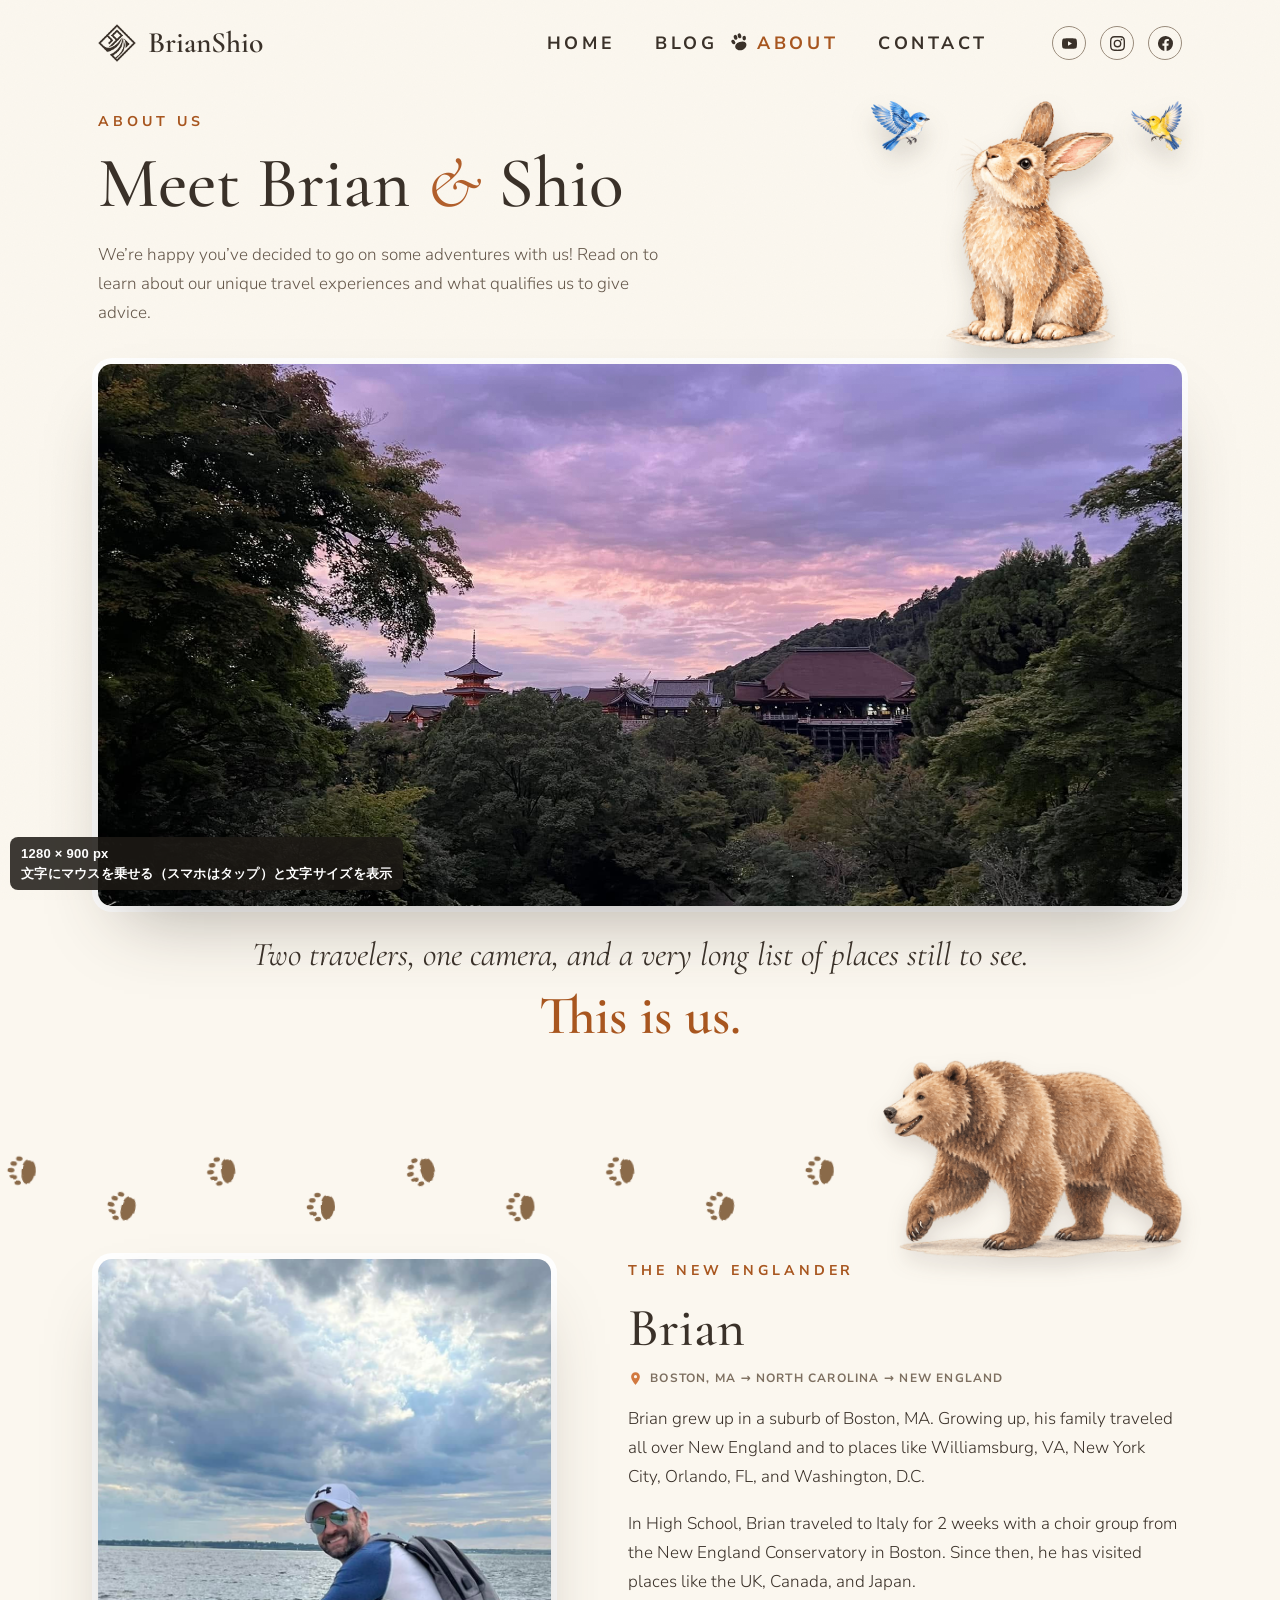
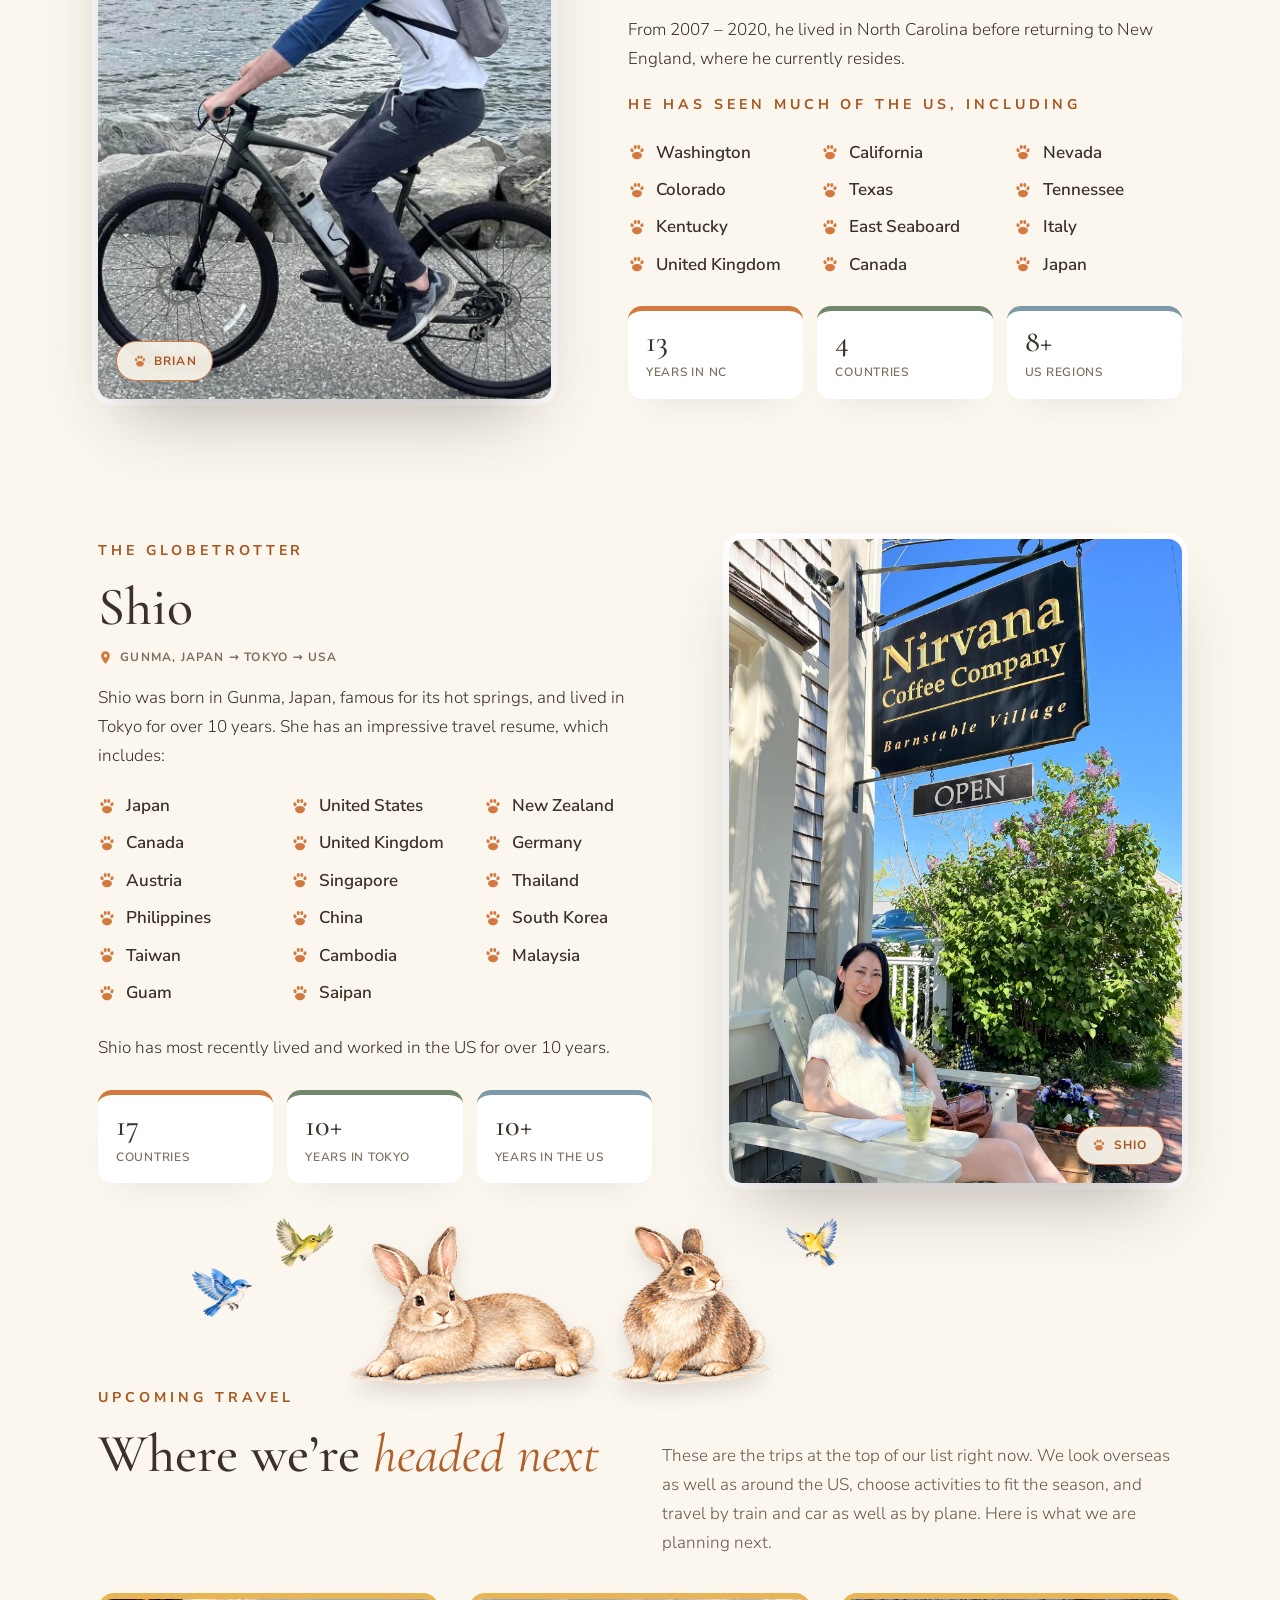
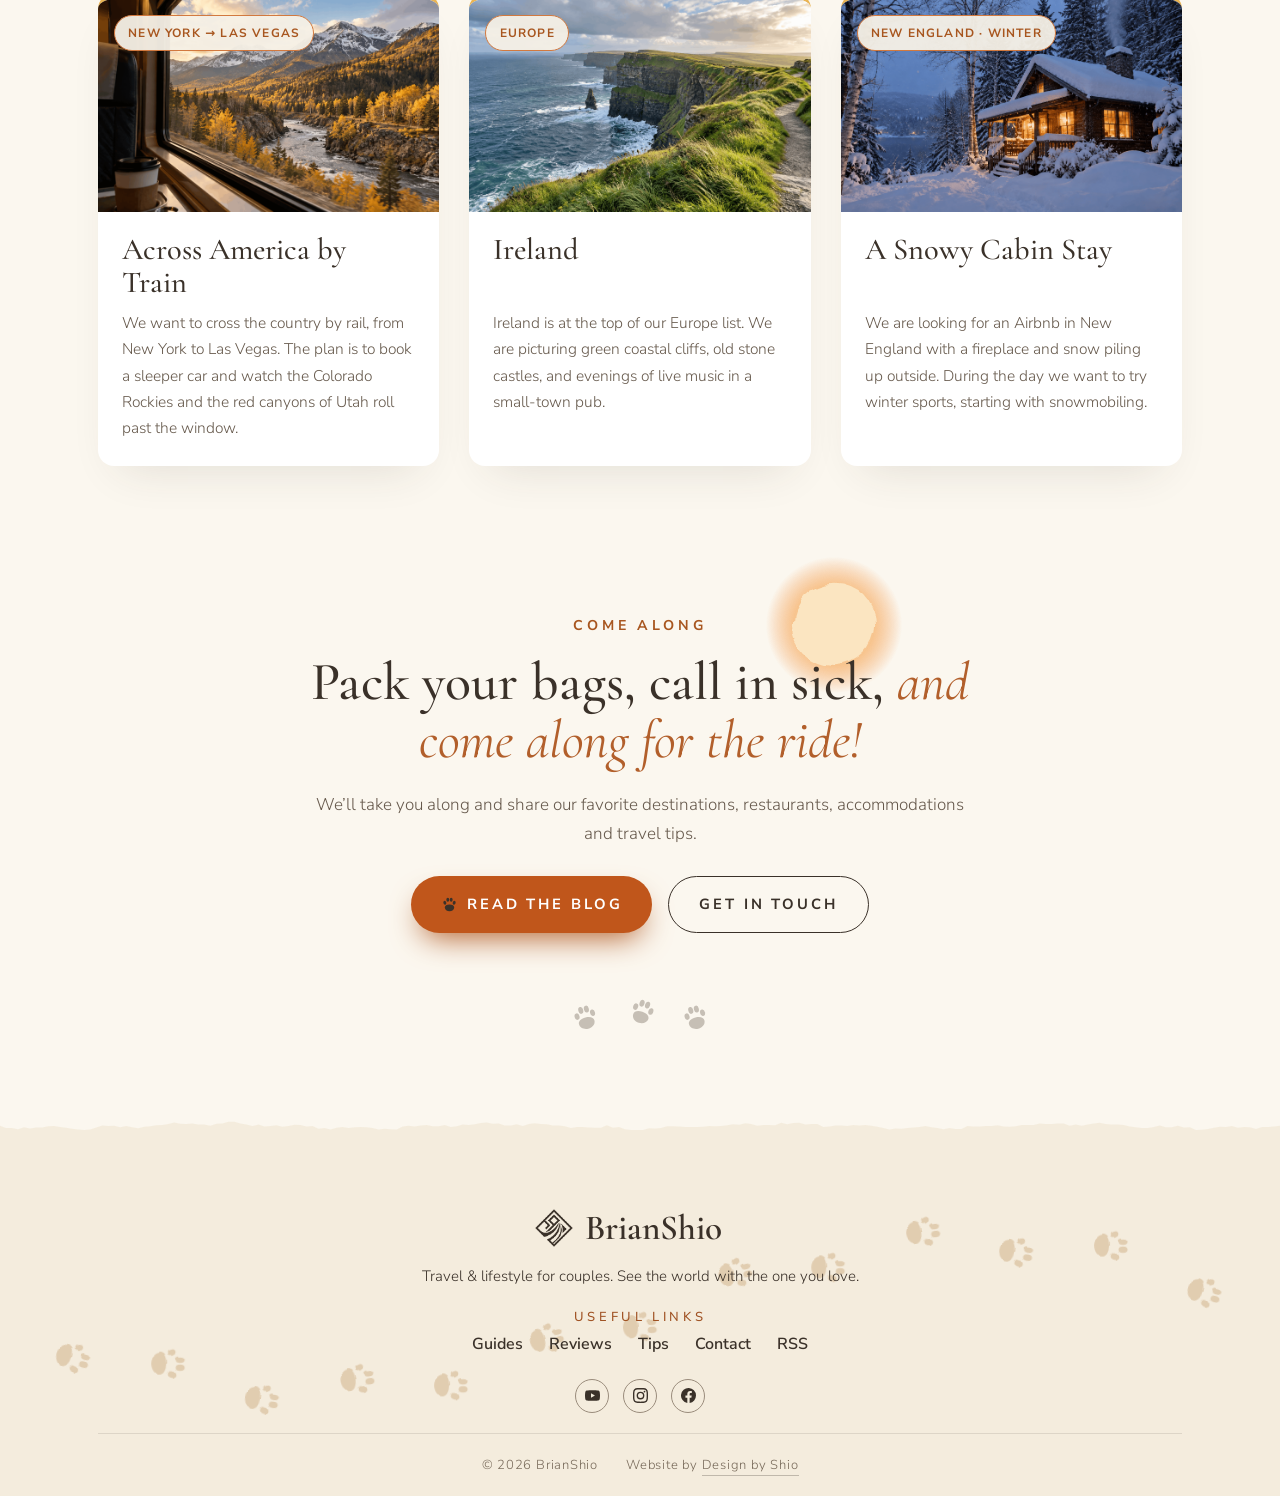
==== about.html @ 99e0c6e3 "About and Contact pages: add both pages with the images they use (animals, leaves, portraits, upcomi" ====
<!doctype html>
<html >
<head>
<meta charset="utf-8">
<title>About Brian &amp; Shio | BrianShio</title>
<meta name="description" content="Meet Brian and Shio, a New Englander and a globetrotter from Japan. Read our story, the places we have been, and the trips we are planning next.">
<meta name="viewport" content="width=device-width, initial-scale=1">
<link rel="preconnect" href="https://fonts.googleapis.com">
<link rel="preconnect" href="https://fonts.gstatic.com" crossorigin>
<link href="https://fonts.googleapis.com/css2?family=Cormorant+Garamond:ital,wght@0,400;0,500;0,600;1,400;1,500&family=Nunito+Sans:ital,wght@0,300;0,400;0,600;0,700;1,300&display=swap" rel="stylesheet">
<style>
/* =========================================================
   BrianShio — storybook meadow edition
   flat, soft-textured illustration: cream sky, sage forest,
   sand road, one cabin, deer / bear / a few wolves, leaves
   ========================================================= */
:root{
  --paper:#fbf7ef; --paper-2:#f4ecdd; --paper-3:#eadfca;
  --ink:#3a3129; --ink-soft:#66594c; --ink-mute:#9a8c7c;
  --accent:#d2793f; --accent-d:#b25f2b; --glow:#f6c76b; --sun:#e9b453;
  --sage-1:#c3cfbc; --sage-2:#a9bba3; --sage-3:#9fb39a; --sage-4:#7e9779; --sage-5:#5f7a5c; --sage-6:#4e6a4f;
  --sand:#e6d9c3; --sand-d:#d8c8ad; --meadow:#dfe3cf; --meadow-2:#ece5d2;
  --deer:#b98a5a; --deer-d:#8a6440; --deer-l:#dcc09a;
  --wood:#a3764f; --wood-d:#6e4c33; --cloud:#e6e1d5;
  --blush:#f3cdb3; --lav:#dcd6e8;
  --shadow:rgba(58,49,41,.14);
  --serif:"Cormorant Garamond","Times New Roman",serif; --sans:"Nunito Sans",system-ui,-apple-system,sans-serif; --max:1180px;
}
*{box-sizing:border-box}
html{scroll-behavior:smooth;-webkit-text-size-adjust:100%;text-size-adjust:100%}
body{margin:0;background:var(--paper);color:var(--ink);font-family:var(--sans);font-weight:300;font-size:17px;line-height:1.7;overflow-x:hidden}
h1,h2,h3,h4{font-family:var(--serif);font-weight:500;line-height:1.08;margin:0 0 .4em}
h1{font-size:clamp(2.8rem,6.4vw,5.6rem)} h2{font-size:clamp(2rem,4.2vw,3.4rem)} h3{font-size:clamp(1.4rem,2.4vw,1.9rem)}
p{margin:0 0 1.1em} a{color:inherit;text-decoration:none}
.wrap{max-width:var(--max);margin:0 auto;padding:0 clamp(20px,4vw,48px)}
.eyebrow{font-size:.76rem;letter-spacing:.28em;text-transform:uppercase;color:var(--accent-d);font-weight:700;margin-bottom:1.1em}
.btn{display:inline-flex;align-items:center;gap:.6em;font-size:.92rem;letter-spacing:.2em;text-transform:uppercase;font-weight:700;padding:1.1em 2em;border-radius:999px;color:#fff;background:var(--accent);box-shadow:0 14px 30px -10px var(--accent-d);transition:transform .35s,background .35s}
.btn:hover{background:var(--accent-d);transform:translateY(-3px) scale(1.03)}
.btn.ghost{background:transparent;color:var(--ink);border:1px solid var(--ink);box-shadow:none}
.btn.ghost:hover{background:var(--ink);color:var(--paper)}
.btn .paw{width:15px;height:15px}.btn .paw path,.btn .paw ellipse{fill:currentColor}
.btn.wiggle{animation:wiggle 3.2s ease-in-out infinite}.btn.wiggle:hover{animation:none}
@keyframes wiggle{0%,80%,100%{transform:rotate(0) translateY(0)}84%{transform:rotate(-2.5deg) translateY(-2px)}88%{transform:rotate(2.5deg) translateY(-2px)}92%{transform:rotate(-1.5deg) translateY(-1px)}96%{transform:rotate(1.5deg)}}
.link{font-size:.8rem;letter-spacing:.2em;text-transform:uppercase;font-weight:700;border-bottom:2px solid var(--accent);padding-bottom:.2em}.link:hover{color:var(--accent-d)}
.grain{position:fixed;inset:0;pointer-events:none;z-index:50;opacity:.4;mix-blend-mode:multiply;background-image:url("data:image/svg+xml;utf8,<svg xmlns='http://www.w3.org/2000/svg' width='300' height='300'><filter id='n'><feTurbulence type='fractalNoise' baseFrequency='.9' numOctaves='2' stitchTiles='stitch'/><feColorMatrix values='0 0 0 0 .55 0 0 0 0 .5 0 0 0 0 .42 0 0 0 .07 0'/></filter><rect width='100%' height='100%' filter='url(%23n)'/></svg>")}

/* nav */
.nav{position:fixed;top:0;left:0;right:0;z-index:40;padding:18px 0;transition:.4s}
.nav.scrolled{background:rgba(246,241,230,.92);backdrop-filter:blur(8px);box-shadow:0 8px 30px var(--shadow);padding:10px 0}
.nav .wrap{display:flex;align-items:center;justify-content:space-between;gap:24px}
.logo{display:flex;align-items:center;gap:12px;font-family:var(--serif);font-size:1.85rem;font-weight:600}.logo svg{width:34px;height:34px}
.logo-mark{width:38px;height:38px;object-fit:contain;flex:none}
.menu{display:flex;align-items:center;gap:12px;list-style:none;margin:0 40px 0 auto;padding:0}.menu li{position:relative}
.menu a{font-size:1.11rem;letter-spacing:.2em;text-transform:uppercase;font-weight:700;padding:8px 0;display:inline-block}
.menu > li > a{position:relative;padding-left:28px}
.menu > li > a::before{content:"";position:absolute;left:0;top:calc(50% - 1px);width:21px;height:21px;transform:translate(0,-50%) rotate(-20deg) scale(.7);opacity:0;transition:opacity .35s ease,transform .35s ease,background-color .3s;
  background-color:var(--ink);
  -webkit-mask:url("data:image/svg+xml;utf8,<svg xmlns='http://www.w3.org/2000/svg' viewBox='0 0 40 40'><g fill='black'><path d='M20 36c-6 0-11-4-11-9 0-4 4-7 11-7s11 3 11 7c0 5-5 9-11 9z'/><ellipse cx='9' cy='16' rx='3.4' ry='4.6' transform='rotate(-18 9 16)'/><ellipse cx='16' cy='9' rx='3.4' ry='4.8'/><ellipse cx='24' cy='9' rx='3.4' ry='4.8'/><ellipse cx='31' cy='16' rx='3.4' ry='4.6' transform='rotate(18 31 16)'/></g></svg>") center/contain no-repeat;
  mask:url("data:image/svg+xml;utf8,<svg xmlns='http://www.w3.org/2000/svg' viewBox='0 0 40 40'><g fill='black'><path d='M20 36c-6 0-11-4-11-9 0-4 4-7 11-7s11 3 11 7c0 5-5 9-11 9z'/><ellipse cx='9' cy='16' rx='3.4' ry='4.6' transform='rotate(-18 9 16)'/><ellipse cx='16' cy='9' rx='3.4' ry='4.8'/><ellipse cx='24' cy='9' rx='3.4' ry='4.8'/><ellipse cx='31' cy='16' rx='3.4' ry='4.6' transform='rotate(18 31 16)'/></g></svg>") center/contain no-repeat}
.menu > li > a:hover::before,.menu > li > a.active::before{opacity:1;transform:translate(0,-50%) rotate(-20deg) scale(1)}
.menu > li > a:hover::before{background-color:var(--accent)}
.menu > li > a.active{color:var(--accent-d)}
.menu .sub{position:absolute;left:0;top:100%;background:var(--paper);border:1px solid var(--paper-3);box-shadow:0 12px 30px var(--shadow);padding:12px 24px 12px 14px;list-style:none;margin:0;min-width:0;width:max-content;opacity:0;transform:translateY(8px);pointer-events:none;transition:.3s}
.menu li:hover .sub{opacity:1;transform:none;pointer-events:auto}.menu .sub a{font-weight:600;letter-spacing:.14em;padding:6px 0;transition:color .25s}
.menu .sub a:hover{color:var(--accent)}
.social{display:flex;gap:14px}.social a{width:34px;height:34px;border:1px solid var(--ink-mute);border-radius:50%;display:grid;place-items:center;transition:.3s}
.social a:hover{background:var(--accent);color:#fff;border-color:var(--accent)}.social svg{width:15px;height:15px;fill:currentColor}
.burger{display:none;background:none;border:0;cursor:pointer;padding:6px}.burger span{display:block;width:26px;height:2px;background:var(--ink);margin:6px 0}
@media (max-width:840px){.menu,.social{display:none}.burger{display:block}
  .nav.open .menu{display:flex;flex-direction:column;align-items:center;position:absolute;top:100%;left:auto;right:0;width:40vw;margin:0;background:var(--paper);padding:24px;gap:18px;box-shadow:0 20px 40px var(--shadow)}
  .nav.open .menu > li{width:9.5em}
  .nav.open .menu .sub{position:static;opacity:1;transform:none;pointer-events:auto;box-shadow:none;border:0;border-left:1px solid var(--ink-mute);margin-left:30px;padding:6px 0 0 14px}
  .nav.open::before{content:"";position:fixed;inset:0;background:rgba(0,0,0,.35);z-index:-1}
  .nav.open.scrolled{backdrop-filter:none;-webkit-backdrop-filter:none;transition:none}}

/* common */
section{position:relative}
.reveal{opacity:0;transform:translateY(28px)}
.print{opacity:0;transform-box:fill-box;transform-origin:center}
.scene{position:absolute;left:0;right:0;bottom:0;pointer-events:none;overflow:visible}
.scene svg.layer,.ground svg.layer,.trail svg.layer,.pair svg.layer,.valley svg.layer,.hills svg.layer{position:absolute;inset:0;width:100%;height:100%;overflow:visible}
.tree{transform-box:fill-box;transform-origin:50% 100%;animation:treesway 4.2s ease-in-out infinite}.tree:nth-child(even){animation-duration:5s}
@keyframes treesway{0%,100%{transform:rotate(-3deg) skewX(-3deg)}50%{transform:rotate(3deg) skewX(3deg)}}
.plant{transform-box:fill-box;transform-origin:50% 100%;animation:plantsway 3.6s ease-in-out infinite}.plant:nth-child(3n){animation-duration:4.4s}
@keyframes plantsway{0%,100%{transform:rotate(-4deg)}50%{transform:rotate(4deg)}}
.cloud{position:absolute;pointer-events:none;animation:drift linear infinite}
@keyframes drift{0%{transform:translateX(-12vw)}100%{transform:translateX(112vw)}}
@keyframes cloudfloat{0%,100%{transform:translateX(-1.5vw)}50%{transform:translateX(2.5vw)}}
.birds{position:absolute;pointer-events:none;overflow:visible}.bird{transform-box:fill-box;transform-origin:center}
.bird path{transform-box:fill-box;transform-origin:center}
.bird .wingL{animation:wingL .8s ease-in-out infinite;transform-box:fill-box;transform-origin:92% 88%}
.bird .wingR{animation:wingR .8s ease-in-out infinite;transform-box:fill-box;transform-origin:8% 88%}
@keyframes wingL{0%,100%{transform:rotate(16deg)}50%{transform:rotate(-24deg)}}
@keyframes wingR{0%,100%{transform:rotate(-16deg)}50%{transform:rotate(24deg)}}
@keyframes flap{0%,100%{transform:scaleY(1)}50%{transform:scaleY(.25)}}
.smoke circle{animation:puff 4.5s linear infinite;transform-box:fill-box;transform-origin:center}
#meadowScene .smoke{fill:#cdc6ba}   /* Why travel? meadow: greyer smoke so it reads against the pale sky */.smoke circle:nth-child(2){animation-delay:-1.5s}.smoke circle:nth-child(3){animation-delay:-3s}
@keyframes puff{0%{transform:translate(0,0) scale(.5);opacity:0}15%{opacity:.9}60%{opacity:.6}100%{transform:translate(18px,-70px) scale(1.9);opacity:0}}
.glow{animation:flicker 2.6s ease-in-out infinite}@keyframes flicker{0%,100%{opacity:.85}40%{opacity:1}60%{opacity:.75}}
.leaf-fall{position:absolute;inset:0;pointer-events:none;overflow:hidden}
#heroLeaves{bottom:14px;-webkit-mask-image:linear-gradient(180deg,#000 88%,transparent 100%);mask-image:linear-gradient(180deg,#000 88%,transparent 100%)}
.leaf-fall svg{position:absolute;top:-8vh;width:18px;animation:leaffall linear infinite;opacity:.85}
@keyframes leaffall{0%{transform:translate(0,0) rotate(0)}100%{transform:translate(var(--dx,40px),110vh) rotate(540deg)}}
/* animals drawn in SVG */
.animal{position:absolute;overflow:visible;will-change:transform}
.animal .legF,.animal .legB,.animal .legF2,.animal .legB2{transform-box:fill-box;transform-origin:50% 4%}
.animal .legF{animation:swingA .8s ease-in-out infinite}.animal .legB{animation:swingB .8s ease-in-out infinite}
.animal .legF2{animation:swingB .8s ease-in-out infinite}.animal .legB2{animation:swingA .8s ease-in-out infinite}
.animal .body{transform-box:fill-box;transform-origin:center;animation:bob .4s ease-in-out infinite}
.animal .tail{transform-box:fill-box;transform-origin:95% 15%;animation:wag 1.2s ease-in-out infinite}
.animal .head{transform-box:fill-box;transform-origin:10% 90%;animation:nod .8s ease-in-out infinite}
.animal *{animation-play-state:var(--walk,paused)}
.animal.always *{animation-play-state:running}
.animal.still .legF,.animal.still .legB,.animal.still .legF2,.animal.still .legB2,.animal.still .body,.animal.still .tail{animation:none}
.animal.still .head{animation-play-state:running}
.animal .fur{opacity:.55}.animal .wash{filter:url(#wc)}.animal .wash2{filter:url(#wc2)}
.shadow{opacity:.18}
@keyframes swingA{0%{transform:rotate(-18deg)}50%{transform:rotate(18deg)}100%{transform:rotate(-18deg)}}
@keyframes swingB{0%{transform:rotate(18deg)}50%{transform:rotate(-18deg)}100%{transform:rotate(18deg)}}
@keyframes bob{0%,100%{transform:translateY(0)}50%{transform:translateY(-2px)}}
@keyframes wag{0%,100%{transform:rotate(-5deg)}50%{transform:rotate(6deg)}}
@keyframes nod{0%,100%{transform:rotate(0)}50%{transform:rotate(2.5deg)}}
/* river */
.riverflow path{animation:flowdash 7s linear infinite}
.riverflow path:nth-child(2){animation-duration:9.5s}
@keyframes flowdash{to{stroke-dashoffset:-162}}
/* bunnies & small critters */
.bunny,.critter{position:absolute;pointer-events:none}
.bunny svg,.critter svg{width:100%;display:block;overflow:visible}
.bunny svg{transform-origin:50% 100%;animation:bunnybreathe 3.4s ease-in-out infinite}
@keyframes bunnybreathe{0%,100%{transform:scaleY(1)}50%{transform:scaleY(1.035)}}
.bunny .ear{transform-box:fill-box;transform-origin:50% 95%;animation:eartwitch 4.6s ease-in-out infinite}
.bunny .ear2{animation-delay:.18s}
@keyframes eartwitch{0%,84%,100%{transform:rotate(0)}88%{transform:rotate(-9deg)}93%{transform:rotate(4deg)}}
.bunny.sniffer svg{animation:bunnysniff 6s ease-in-out infinite}
@keyframes bunnysniff{0%,42%,100%{transform:rotate(0) translateY(0)}52%{transform:rotate(11deg) translateY(2px)}60%{transform:rotate(8deg) translateY(1px)}70%{transform:rotate(12deg) translateY(2px)}82%{transform:rotate(0) translateY(0)}}
.squirrel svg{transform-origin:50% 100%;animation:nibble 4.2s ease-in-out infinite}
@keyframes nibble{0%,68%,100%{transform:scaleY(1)}76%{transform:scaleY(.955)}82%{transform:scaleY(1)}88%{transform:scaleY(.965)}}
.squirrel .tail{transform-box:fill-box;transform-origin:12% 88%;animation:tailsway 3s ease-in-out infinite}
@keyframes tailsway{0%,100%{transform:rotate(0)}50%{transform:rotate(-8deg)}}
.birdie svg{transform-origin:62% 92%;animation:peck 3.8s ease-in-out infinite}
@keyframes peck{0%,58%,100%{transform:rotate(0)}68%{transform:rotate(16deg)}76%{transform:rotate(3deg)}84%{transform:rotate(14deg)}}
/* deer */
.deer .legF,.deer .legB,.deer .legF2,.deer .legB2{animation-duration:.7s}
.deer .head{transform-origin:40% 95%;animation:graze 5s ease-in-out infinite}
@keyframes graze{0%,70%,100%{transform:rotate(0)}80%,90%{transform:rotate(14deg)}}
/* photo wolves (from the painting) */
.wolf-box{position:absolute;bottom:0;will-change:transform;line-height:0}
.wolf{display:block;height:var(--h,300px);width:auto;object-fit:contain;filter:drop-shadow(0 18px 14px rgba(58,49,41,.18))}
.wolf.hop{animation:hop .55s ease-in-out infinite;animation-play-state:var(--walk,paused);transform-origin:50% 100%}
.wolf.breathe{animation:breathe 3.6s ease-in-out infinite;transform-origin:50% 100%}
@keyframes hop{0%,100%{transform:scaleX(var(--dir,1)) translateY(0) rotate(0)}50%{transform:scaleX(var(--dir,1)) translateY(-6px) rotate(calc(-1.5deg * var(--dir,1)))}}
@keyframes breathe{0%,100%{transform:scaleX(var(--dir,1)) scaleY(1)}50%{transform:scaleX(var(--dir,1)) scaleY(1.015)}}
.walker{position:absolute;left:0;top:0;width:0;height:0;z-index:4;will-change:transform}
#walker{z-index:5}#walker2{z-index:3}
.walker>*{position:absolute!important;bottom:0;left:0;transform:translateX(-50%)}
/* couples: once the pair meets, legs stop and only the necks sway (random rhythm per deer) */
.pl .head,.pr .head{transform-box:fill-box;transform-origin:80% 85%}
.pl.met .legF,.pl.met .legB,.pl.met .legF2,.pl.met .legB2,.pr.met .legF,.pr.met .legB,.pr.met .legF2,.pr.met .legB2,.pl.met .body,.pr.met .body,.pl.met .tail,.pr.met .tail{animation:none!important}
.pl.met .head,.pr.met .head{animation:headSway var(--nodDur,3.2s) ease-in-out var(--nodDelay,0s) infinite;animation-play-state:running!important}
@keyframes headSway{0%,100%{transform:rotate(0)}25%{transform:rotate(-5deg)}55%{transform:rotate(3deg)}75%{transform:rotate(-2deg)}}
.photo{position:relative;overflow:hidden;border-radius:14px;box-shadow:0 34px 70px -26px rgba(58,49,41,.38),0 0 0 6px #fff;transform-style:preserve-3d}
.photo svg{position:absolute;inset:0;width:100%;height:100%}

/* hero */
.hero{min-height:100vh;display:flex;align-items:flex-start;overflow:clip;overflow-clip-margin:10px;z-index:1;background:linear-gradient(180deg,#e8f1f5 0%,var(--paper) 62%)}
.bloom{position:absolute;border-radius:50%;filter:blur(46px);opacity:.7;pointer-events:none}
.hero .wrap{position:relative;z-index:3;width:100%;display:grid;grid-template-columns:5.2fr 4.8fr;gap:clamp(28px,5vw,70px);align-items:start;padding-top:128px;padding-bottom:calc(36vh + 10px)}
.hero-copy{max-width:660px;position:relative}.hero-copy>*{position:relative;z-index:1}
#heroSun{position:absolute;right:0;top:-8%;width:min(150px,15vw);z-index:0!important;overflow:visible}
.hero h1 .ital{font-style:italic;font-weight:400;color:var(--accent-d)}
.hero .lead{font-size:1.375rem;max-width:540px}
.hero .eyebrow{font-size:.885rem}
.hero .cta{display:flex;gap:16px;flex-wrap:wrap;margin-top:1.6em}
.hero .photo-col{position:relative;justify-self:end;width:100%;max-width:560px;margin-top:10px}
.hero .photo-col .photo{aspect-ratio:16/10;width:100%}
.hero .featured{position:absolute;right:-26px;bottom:-69px;z-index:2;width:155px;height:155px;border-radius:50%;background:rgba(246,241,230,.96);padding:10px 5px 0;display:flex;flex-direction:column;justify-content:center;align-items:center;text-align:center;box-shadow:0 20px 40px -18px var(--shadow)}
.hero .featured .date{font-size:.825rem;letter-spacing:.1em;text-transform:uppercase;color:var(--accent-d);font-weight:700}
.hero .featured{cursor:pointer;border:1px solid var(--accent);transition:transform .35s,box-shadow .35s,background .35s}
.hero .featured:hover{transform:translateY(-4px) scale(1.04);box-shadow:0 26px 46px -16px var(--shadow);background:#fffdf8}
.hero .featured .read{color:var(--accent);font-weight:700;font-size:.9rem;margin-top:.25em}
.hero .featured h3{font-size:1.08rem;margin:.25em 0 .3em;line-height:1.2}.hero .featured p{font-size:.9rem;margin:0;line-height:1.35}
#heroSlides .tiles{position:absolute;inset:0;display:grid;grid-template-columns:repeat(8,1fr);grid-template-rows:repeat(5,1fr);pointer-events:none}
#heroSlides .tiles div{opacity:0;background-repeat:no-repeat}
#heroSlides .tiles div.on{animation:tileIn .55s ease forwards}
@keyframes tileIn{0%{opacity:0;filter:brightness(1.9)}45%{opacity:1;filter:brightness(1.45)}100%{opacity:1;filter:brightness(1)}}
.hero .sky{position:absolute;inset:0;z-index:0;pointer-events:none}
.hero .ground{position:absolute;left:0;right:0;bottom:0;height:36vh;min-height:260px;z-index:2;pointer-events:none;overflow:clip;overflow-clip-margin:10px}
.hero .ground .front{z-index:6}
.hero .cabin{position:absolute;left:4%;bottom:15vh;width:clamp(220px,22vw,340px);z-index:3;pointer-events:none}
.hero .deer-fg{position:absolute;right:6%;bottom:1vh;width:clamp(120px,12vw,180px);z-index:7;pointer-events:none}
@media (max-width:840px){.hero .wrap{grid-template-columns:1fr;padding-top:96px;padding-bottom:calc(40vh + 24px);gap:22px}
  .hero .photo-col{width:100%;margin-top:0}.hero .featured{left:8px;bottom:-52px;max-width:230px;padding:12px 14px}.hero .featured p{display:none}
  #heroSun{right:0;top:-10px;width:90px}.hero .cabin{left:2%;bottom:16vh;width:170px}.hero .deer-fg{width:130px;right:3%}}

/* why — deer meadow */
.why{padding:clamp(90px,12vw,160px) 0 0;overflow:hidden}
.why .clouds{position:absolute;inset:0;pointer-events:none;z-index:0}
.why .wrap{position:relative;z-index:1}
.why .eyebrow{font-size:.885rem}
.why blockquote .br-m{display:none}
.why .grid{display:grid;grid-template-columns:.95fr 1.05fr;gap:clamp(30px,6vw,80px);align-items:end}
.why blockquote{font-family:var(--serif);font-size:clamp(1.7rem,3.1vw,2.5rem);font-style:italic;font-weight:400;line-height:1.3;margin:0 0 1.2em}
.why .authors{font-size:12px;letter-spacing:.1em;text-transform:uppercase;font-weight:700;position:relative}
.why .authors .avatar{position:absolute;right:0;top:calc(50% + 20px);transform:translateY(-90%);width:143px;height:143px;border-radius:50%;overflow:hidden;display:block;border:2px solid var(--accent);box-shadow:0 12px 26px -12px var(--shadow)}
.why .authors .avatar img{width:100%;height:100%;object-fit:cover;object-position:50% 82%;transform:scale(1.12) translateX(7px);transform-origin:50% 82%;display:block}.why .authors small{display:block;font-size:12px;letter-spacing:.06em;color:var(--ink-mute);font-weight:600;margin-top:.3em}
.why ul{list-style:none;padding:0;margin:1.2em 0 1.6em;display:grid;grid-template-columns:minmax(0,1fr) minmax(0,1fr);gap:.5em 1.5em}
.why li{display:flex;align-items:center;gap:.6em;font-weight:600}.why li svg{width:18px;height:18px;flex:none}.why .copy{padding-bottom:clamp(60px,8vw,120px)}
.meadow-scene{position:relative;top:-145px;height:clamp(380px,46vw,560px)}
.meadow-scene svg.layer{position:absolute;inset:0;width:100%;height:100%;overflow:visible}
@media (max-width:840px){.why .grid{grid-template-columns:minmax(0,1fr)}.meadow-scene{height:400px}}

/* pillars */
.pillars{padding:clamp(0px,.9vw,14px) 0 clamp(40px,8vw,80px)}
.pillars .cards{display:grid;grid-template-columns:repeat(3,1fr);gap:clamp(18px,3vw,36px)}
.card{background:#fff;padding:clamp(28px,3vw,42px);border-radius:16px;position:relative;box-shadow:0 26px 50px -24px var(--shadow);transform-style:preserve-3d;transition:box-shadow .5s;border-top:6px solid var(--c,var(--accent))}
.card:hover{box-shadow:0 40px 70px -24px rgba(58,49,41,.3)}
.card .ico{width:66px;height:66px;margin-bottom:1.1em;transform:translateZ(30px)}
.card h3{transform:translateZ(24px)}.card p{font-size:15px;transform:translateZ(14px);min-height:6.5em}.card .link{transform:translateZ(20px);display:inline-block}
@media (max-width:840px){.pillars .cards{grid-template-columns:1fr}}

/* plains — hills at golden hour, bison far away */
.plains{padding:clamp(100px,14vw,200px) 0 0;min-height:calc(100vh + 140px);background:linear-gradient(180deg,var(--paper) 0%,#f6e3cf 55%,#f9e6d2 75%,var(--paper) 100%);overflow:hidden}
.plains .wrap{position:relative;z-index:2}
.plains blockquote{font-family:var(--serif);font-size:clamp(1.5rem,2.6vw,2.2rem);font-style:italic;font-weight:400;line-height:1.4;max-width:820px;margin:0 auto 1.2em;text-align:center}
.plains cite{display:block;text-align:center;font-style:normal;font-size:12px;letter-spacing:.1em;text-transform:uppercase;color:var(--ink-mute);font-weight:700}
.plains .next .eyebrow{font-size:12px;letter-spacing:.1em;margin-bottom:20px}
.next{margin:calc(clamp(60px,8vw,110px) - 10px) auto 0;text-align:center}
.next .big{font-family:var(--serif);font-size:clamp(4rem,12vw,10rem);font-weight:500;line-height:.9;margin-top:-40px}
.next .big .sun{display:inline-block;width:.18em;height:.18em;border-radius:50%;background:#d8452e;vertical-align:.55em;margin-left:.12em}
.plains .hills{position:absolute;left:0;right:0;bottom:0;height:42vh;z-index:1;pointer-events:none}
.plains .herd{position:absolute;left:0;right:0;bottom:0;height:30vh;z-index:1;pointer-events:none}
.plains .bison-walk{position:absolute;left:0;bottom:0;width:100%;height:100%;pointer-events:none}
.plains .walker1{animation:crossR 90s linear infinite}
.plains .walker2{animation:crossR 62s linear infinite;animation-delay:-25s}
@keyframes crossR{from{transform:translateX(-18vw)}to{transform:translateX(112vw)}}
.plains .b1 .head{animation-duration:3.4s}
.plains .b2 .head{animation:graze 6.5s ease-in-out infinite}
.plains .b3 .head{animation-duration:4.6s;animation-delay:-1.6s;transform-origin:50% 85%}
.plains .baby .head{animation:graze 4.2s ease-in-out infinite;animation-delay:-2s}
.plains .sun-big{position:absolute;right:10%;top:22%;width:min(220px,24vw);z-index:0}

/* trust — the wolf pack crosses */
.trust{padding:140px 0 clamp(100px,12vw,160px)}
.trust .side-wolf{position:absolute;bottom:40px;width:clamp(150px,15vw,230px);height:auto;pointer-events:none;z-index:1}
.trust .side-wolf.l{left:5%;transform:scaleX(-1)}.trust .side-wolf.r{right:5%}
@media (max-width:1000px){.trust .side-wolf{display:none}}
.trust .wrap{position:relative;z-index:2;max-width:760px;text-align:center}.trust p{font-size:17px}
.trust .eyebrow,.gallery .eyebrow,.couples .eyebrow,.family .eyebrow{font-size:.885rem}
.gallery header .link{font-size:17px}
.trust .trail{position:absolute;left:0;right:0;bottom:0;height:150px;z-index:0;pointer-events:none}
.trust .pack{position:absolute;left:0;right:0;bottom:0;height:100%}
.trust .pack .wolf{--h:clamp(120px,19vh,220px)}.trust .pack .pup .wolf{--h:clamp(70px,11vh,125px)}
@media (max-width:840px){.trust .trail{height:200px}}

/* gallery */
.gallery{padding:calc(clamp(80px,10vw,140px) - 20px) 0 clamp(100px,15vw,200px);background:linear-gradient(180deg,var(--paper),var(--paper-2));overflow:hidden}
.gallery header{display:flex;align-items:flex-end;justify-content:space-between;gap:24px;margin-bottom:2.4rem}
.masonry{display:grid;grid-template-columns:repeat(8,1fr);grid-auto-rows:80px;gap:7px;grid-auto-flow:dense}
.ph{position:relative;overflow:hidden;border-radius:10px;background:var(--paper-3);box-shadow:0 18px 40px -18px var(--shadow);transform-style:preserve-3d}
.ph svg,.ph img{position:absolute;inset:0;width:100%;height:100%}.ph img{object-fit:cover}
.ph span{position:absolute;left:14px;bottom:10px;font-size:.66rem;letter-spacing:.24em;text-transform:uppercase;color:#fff;font-weight:700;text-shadow:0 1px 4px rgba(0,0,0,.3)}
.ph.tall{grid-row:span 2}.ph.wide{grid-column:span 2}.ph.big,.ph.sq{grid-column:span 2;grid-row:span 2}
.gal-sub{display:grid;grid-template-columns:260fr 180fr 228fr;grid-template-rows:300fr 208fr;gap:7px;min-height:0}
.gal-sub .ph{min-height:0}
@media (max-width:540px){.gal-sub{grid-column:span 2;grid-row:span 4}}
@media (max-width:540px){.masonry{grid-template-columns:repeat(2,1fr);grid-auto-rows:130px}}
@media (max-width:840px){.gallery header{flex-direction:column;align-items:flex-start}}
.gallery .trail{position:absolute;left:0;right:0;bottom:60px;height:260px;z-index:2;pointer-events:none}   /* 60px clear of the section edge */
@media (max-width:840px){.gallery .trail{height:190px}}
.gallery .foliage{position:absolute;left:0;bottom:0;width:clamp(200px,24vw,360px);pointer-events:none;z-index:2}

/* couples — two deer meet on the hill */
.couples{padding:clamp(100px,12vw,180px) 0 clamp(200px,26vw,340px)}
.couples .grid{display:grid;grid-template-columns:1fr 1fr;gap:clamp(30px,6vw,90px);align-items:center;position:relative;z-index:3}
.couples .photo{aspect-ratio:4/5;width:90%;justify-self:center}   /* frame fills the column; the photo is shown larger inside it, overflow simply hidden (file untouched) */
.couples .pair{position:absolute;left:0;right:0;bottom:-20px;height:clamp(240px,32vw,380px);z-index:2;pointer-events:none}
.couples .heart{position:absolute;left:50%;bottom:calc(100% - 60px);width:36px;transform:translateX(-50%) scale(0);opacity:0}
@media (max-width:840px){.couples .grid{grid-template-columns:1fr}}

/* family — deer family walks into the hills */
.family{padding:clamp(80px,10vw,140px) 0 clamp(220px,28vw,360px);overflow:hidden;background:linear-gradient(180deg,var(--paper),#eef2ea 60%,var(--paper))}
.family .wrap{text-align:center;max-width:760px;position:relative;z-index:2}
.family .valley{position:absolute;left:0;right:0;bottom:0;height:clamp(260px,34vw,420px);z-index:1;pointer-events:none}

/* story — dusk over the range */
.story{min-height:120vh;padding:clamp(120px,16vw,220px) 0 clamp(220px,30vw,380px);overflow:hidden;background:linear-gradient(180deg,var(--paper) 0%,var(--lav) 30%,var(--blush) 58%,#f8e3cf 75%,var(--paper) 100%)}
.story .wrap{position:relative;z-index:3;max-width:880px;text-align:center;margin-top:20px}
.story h2{margin-bottom:.4em}.story h2 .ital{font-style:italic;font-weight:400;color:var(--accent-d)}   /* same size as the Trust heading */
.story p{font-size:17px}
.story .layers{position:absolute;inset:0 0 10px 0;z-index:1;pointer-events:none}   /* whole scene sits 10px higher */
.story .layers svg.ridge{position:absolute;left:-5%;width:110%;bottom:0}
.story .layers svg.ridge.l4{bottom:-20px}   /* front snowy divider sits 20px lower */
.story .layer{will-change:transform}
.story .ridgepack{position:absolute;left:0;right:0;bottom:118px;height:clamp(150px,20vw,260px)}
.story .ridgepack .wolf-box{height:100%}.story .ridgepack .wolf{--h:100%;height:100%}
.story .ridgecabin{position:absolute;left:calc(52% - 60px);bottom:100px;width:clamp(275px,34.3vw,480px)}
.story .snow-fall{z-index:2}
.snow-fall{position:absolute;inset:0;pointer-events:none;overflow:hidden}
.snow-fall i{position:absolute;top:-4vh;border-radius:50%;background:#fff;opacity:.8;animation:fall linear infinite}
@keyframes fall{0%{transform:translate(0,0)}100%{transform:translate(var(--dx,20px),108vh)}}
.firefly{position:absolute;width:6px;height:6px;border-radius:50%;background:#ffe9a8;box-shadow:0 0 10px 3px rgba(255,225,150,.6);animation:fly-fire 6s ease-in-out infinite}
@keyframes fly-fire{0%,100%{transform:translate(0,0);opacity:0}20%{opacity:1}50%{transform:translate(var(--fx,20px),var(--fy,-30px));opacity:.9}80%{opacity:1}}

/* footer */
footer{padding:calc(clamp(60px,8vw,100px) - 20px) 0 20px;position:relative;overflow:hidden;background:var(--paper-2)}
/* footer layout B: centered stack — logo, tagline, one line of links, socials, copyright */
footer .grid{display:flex;flex-direction:column;align-items:center;text-align:center;gap:22px;position:relative;z-index:2}
footer .grid>div:first-child{max-width:none;display:flex;flex-direction:column;align-items:center}
footer .grid>div:first-child .logo{font-size:2.2rem;transform:translateX(-12px)}   /* offset the logo image width so the wordmark reads centered */
footer .grid>div:first-child p{margin:.4em auto 0!important;font-size:15px!important;max-width:none!important;white-space:nowrap}
footer h4{font-family:var(--sans);font-size:13px;letter-spacing:.28em;text-transform:uppercase;color:var(--accent-d);margin-bottom:.6em}
footer ul{list-style:none;margin:0;padding:0;display:flex;justify-content:center;gap:6px 26px;flex-wrap:wrap}
footer .social{justify-content:center}
footer .grid>div:nth-child(2){margin-top:-2px}   /* 20px below the tagline (the grid's own 22px gap is absorbed) */
footer .social-block{margin-top:-2px}   /* 20px below the link row (the grid's own 22px gap is absorbed) */footer li{margin:0;font-weight:600;font-size:16px}
footer .copy a{border-bottom:1px solid rgba(58,49,41,.28);padding-bottom:1px;transition:color .25s,border-color .25s}
footer .copy a:hover{color:var(--accent);border-color:var(--accent)}
footer .copy{margin-top:20px;padding-top:20px;border-top:1px solid rgba(58,49,41,.12);font-size:13px;color:var(--ink-mute);letter-spacing:.06em;display:flex;justify-content:center;gap:28px;flex-wrap:wrap;position:relative;z-index:2}
footer .trail{position:absolute;inset:0;z-index:1;pointer-events:none;opacity:.55}
@media (max-width:840px){footer .grid{gap:18px}}
@media (prefers-reduced-motion:reduce){.wolf,.animal *,.bird path,.smoke circle,.glow,.tree,.plant,.cloud,.leaf-fall svg,.firefly{animation:none!important}.reveal{opacity:1;transform:none}.print{opacity:1}}
/* ===== responsive tweaks: 841-950 / 951-1140 (keep at end of stylesheet so they win the cascade) ===== */
@media (min-width:841px) and (max-width:1140px){.why .authors .avatar{right:-72px}}
@media (min-width:951px) and (max-width:1140px){.why .authors .avatar{right:-45px}}
@media (min-width:841px) and (max-width:950px){.why .authors .avatar{translate:7px 0}}
@media (min-width:951px) and (max-width:1140px){.plains .birds{top:calc(10% - 40px)!important}.plains{padding-top:calc(clamp(100px,14vw,200px) + 20px)}}
@media (min-width:1141px){.plains .birds{top:calc(10% - 40px)!important}}
@media (min-width:1141px){.plains .baby{left:calc(27% + 40px)!important}}
@media (min-width:951px) and (max-width:1140px){.plains .baby{left:calc(27% + 40px)!important}}
@media (min-width:841px) and (max-width:950px){.plains .baby{left:calc(27% + 80px)!important}}
@media (min-width:541px) and (max-width:840px){.plains .baby{left:calc(27% + 60px)!important}}
@media (min-width:541px) and (max-width:840px){.couples .photo{width:calc(64.8% + 20px);justify-self:center;aspect-ratio:auto;height:0;padding-top:calc(81% - 60px)}}
@media (min-width:541px) and (max-width:840px){.couples .grid>div:nth-child(2){text-align:center}.couples .grid>div:nth-child(2) p:first-of-type{max-width:80%;margin-left:auto;margin-right:auto}}
@media (min-width:1141px){.story .birds{top:calc(12% + 30px)!important}.story{padding-top:calc(clamp(120px,16vw,220px) + 70px)}}
@media (min-width:841px) and (max-width:950px){.plains .birds{top:calc(10% - 30px)!important}.plains{padding-top:calc(clamp(100px,14vw,200px) + 60px)}}
@media (min-width:951px) and (max-width:1140px){.story .birds{top:12%!important}.story{padding-top:calc(clamp(120px,16vw,220px) + 40px)}}
@media (min-width:320px) and (max-width:1140px){.family .valley .grass-br{display:none}}
@media (min-width:541px) and (max-width:840px){.family{padding-top:calc(clamp(80px,10vw,140px) + 20px);padding-bottom:calc(clamp(220px,28vw,360px) + 40px)}}
@media (min-width:541px) and (max-width:840px){.story{padding-top:calc(clamp(120px,16vw,220px) + 90px)}}
@media (min-width:541px) and (max-width:840px){footer .trail{transform:translateY(-10px)}}
@media (min-width:320px) and (max-width:840px){footer .social{display:flex}}
/* 320-540px (スマホ) */
html,body{overflow-x:clip}
@media (min-width:951px) and (max-width:1140px){.trust .side-wolf{bottom:0;display:block}.trust .side-wolf.l{left:calc(5% + 40px)}.trust .side-wolf.r{right:calc(5% + 40px)}}
@media (min-width:841px) and (max-width:950px){.trust .side-wolf{bottom:0;display:block}.trust .side-wolf.l{left:calc(5% + 40px)}.trust .side-wolf.r{right:calc(5% + 40px)}}
@media (min-width:541px) and (max-width:840px){.trust .side-wolf{bottom:0;display:block}.trust .side-wolf.l{left:calc(5% - 20px)}.trust .side-wolf.r{right:calc(5% - 20px)}}@media (min-width:841px) and (max-width:950px){.hero .photo-col{width:110%;margin-top:30px}}
@media (min-width:841px) and (max-width:950px){.story .birds{top:calc(12% - 20px)!important}.story{padding-top:calc(clamp(120px,16vw,220px) + 40px)}}
/* 541-840px (iPad縦・大きめスマホ横) */
@media (min-width:541px) and (max-width:840px){.why .copy p:first-of-type{max-width:85%}.hero .photo-col{justify-self:start;margin-top:20px}.hero .featured{left:auto;right:max(-26px,calc(10px - clamp(20px,4vw,48px)));bottom:-69px;max-width:none;padding:10px 5px 0}.hero .featured p{display:block}}
@media (min-width:541px) and (max-width:840px){.why .authors .avatar{right:100px;top:calc(50% - 35px);transform:translateY(-55%)}}
@media (min-width:541px) and (max-width:840px){.meadow-scene{width:90%;margin-left:auto;margin-right:auto}}
@media (min-width:541px) and (max-width:840px){.meadow-scene .bunny:not(.sniffer){bottom:calc(26% - 60px)!important}}
@media (min-width:541px) and (max-width:840px){.meadow-scene .bush-br{transform:translate(-10px,10px);clip-path:polygon(0 0,100% 0,100% 94.5%,90% 97%,80% 94.5%,70% 97%,60% 95%,50% 97%,40% 94.5%,30% 97%,20% 95%,10% 97%,0 95%)}}
@media (min-width:541px) and (max-width:840px){.meadow-scene .birdie{left:calc(44% + 10px)!important}}
@media (min-width:541px) and (max-width:840px){.card h3{font-size:24.4px}}
@media (min-width:541px) and (max-width:840px){.card p{font-size:17px}.card .link{font-size:calc(.9rem + 2px)}.pillars{margin-top:-60px;position:relative;z-index:2}}
@media (min-width:841px){.pillars .card .link{font-size:calc(.8rem + 2px)}}
@media (min-width:541px) and (max-width:840px){.plains .birds{top:calc(10% - 20px)!important}.plains{padding-top:calc(clamp(100px,14vw,200px) + 80px)}.plains blockquote{font-size:24.5px}.next .big{font-size:calc(clamp(4rem,12vw,10rem) + 5px)}}
@media (min-width:841px) and (max-width:950px){.gallery .trail{bottom:40px}}
@media (min-width:541px) and (max-width:840px){.gallery .trail{bottom:60px}.gallery{padding-bottom:calc(clamp(100px,15vw,200px) + 60px)}}
@media (min-width:841px) and (max-width:950px){.couples .photo{aspect-ratio:auto;height:0;padding-top:calc(112.5% + 100px)}.couples .photo img{object-position:50% 50%!important}}
/* 441-540px: 大きめスマホ (initially same as 320-440) */
@media (min-width:441px) and (max-width:540px){.why .authors .avatar{top:50%}}
@media (min-width:320px) and (max-width:540px){footer .ft-l1,footer .ft-l2{display:block}footer .grid>div:first-child p{white-space:normal!important}}
@media (min-width:441px) and (max-width:540px){.gallery .trail .bear{width:250px!important;left:-540px!important}}
@media (min-width:541px) and (max-width:840px){.hero .wrap{padding-bottom:calc(40vh + 64px)}}
@media (min-width:441px) and (max-width:540px){.hero .featured{max-width:none;padding:10px 5px 0}.hero .featured p{display:block}}
@media (min-width:441px) and (max-width:540px){.hero .photo-col{margin-top:20px}.hero .wrap{padding-top:136px}}
@media (min-width:441px) and (max-width:540px){.meadow-scene .bunny:not(.sniffer){bottom:calc(26% - 20px)!important}}
@media (min-width:441px) and (max-width:540px){.card p{font-size:16px}}
@media (min-width:441px) and (max-width:540px){.why blockquote{font-size:calc(clamp(1.7rem,3.1vw,2.5rem) + 2px)}}
@media (min-width:441px) and (max-width:540px){.card h3{font-size:25px}.card .link{font-size:.9rem}}
@media (min-width:441px) and (max-width:540px){.plains blockquote{font-size:24.5px}}
@media (min-width:441px) and (max-width:540px){.plains{padding-top:calc(clamp(100px,14vw,200px) + 80px)}.plains .birds{width:min(475px,66vw)!important}.next .big{font-size:calc(clamp(4rem,12vw,10rem) + 13px)}}
@media (min-width:441px) and (max-width:540px){.plains .baby{bottom:14px!important}}
@media (min-width:441px) and (max-width:540px){.hero .featured{translate:0 30px}}
@media (min-width:403px) and (max-width:440px){.hero .featured{translate:0 20px}}
@media (min-width:394px) and (max-width:402px){.hero .featured{translate:0 15px}}
@media (min-width:403px) and (max-width:440px){.plains{min-height:calc(100vh + 155px)}.plains .next{margin-bottom:15px}}
@media (min-width:403px) and (max-width:440px){#whyClouds .cloud:nth-of-type(1){width:min(300px,25.2vw)!important}#whyClouds .cloud:nth-of-type(2){width:min(240px,20.4vw)!important}#whyClouds .cloud:nth-of-type(3){width:min(180px,15.6vw)!important}}
@media (min-width:441px) and (max-width:540px){#whyClouds .cloud:nth-of-type(1){width:min(300px,25.2vw)!important}#whyClouds .cloud:nth-of-type(2){width:min(240px,20.4vw)!important}#whyClouds .cloud:nth-of-type(3){width:min(180px,15.6vw)!important}}
@media (min-width:441px) and (max-width:540px){.plains{min-height:calc(100vh + 160px)}.plains .next{margin-bottom:20px}}
@media (min-width:441px) and (max-width:540px){.trust .side-wolf{bottom:10px;display:block;width:124px}.trust .side-wolf.l{left:calc(5% - 20px)}.trust .side-wolf.r{right:calc(5% - 20px)}}
@media (min-width:441px) and (max-width:540px){.masonry{grid-template-rows:190px 130px 130px 130px 130px 190px 130px 130px 190px}}
@media (min-width:441px) and (max-width:540px){.gallery .trail{bottom:60px}.gallery{padding-bottom:calc(clamp(100px,15vw,200px) + 60px)}}
@media (min-width:441px) and (max-width:540px){.couples .photo{aspect-ratio:auto;height:0;padding-top:calc(112.5% - 80px)}.couples .grid{gap:calc(clamp(30px,6vw,90px) + 10px)}}
@media (min-width:441px) and (max-width:540px){.family{padding-top:120px}}
@media (min-width:441px) and (max-width:540px){.trust{padding-top:120px}}
@media (min-width:541px) and (max-width:840px){.trust{padding-top:115px;padding-bottom:calc(clamp(100px,12vw,160px) + 20px)}}
@media (min-width:441px) and (max-width:540px){.story .birds{top:100px!important;left:40px!important;width:min(475px,66vw)!important}.story{padding-top:calc(120px + 15vw)}.story h2{font-size:35px}}
@media (min-width:441px) and (max-width:540px){.pillars{margin-top:-40px;position:relative;z-index:2}.pillars .cards{gap:calc(clamp(18px,3vw,36px) + 10px)}}
/* 403-440px: 大きめiPhone (initially same as 320-402) */
@media (min-width:403px) and (max-width:440px){.hero .featured{max-width:none;padding:10px 5px 0}.hero .featured p{display:block}}
@media (min-width:403px) and (max-width:440px){.hero .photo-col{margin-top:20px}.hero .wrap{padding-top:136px}}
@media (min-width:403px) and (max-width:440px){.hero .ground .hero-berry-l,.hero .ground .hero-sprig-l,.hero .ground .hero-grass-c{display:none}.hero .ground .hero-berry-s{transform:translateY(40px)}}
@media (min-width:441px) and (max-width:540px){.hero .ground .hero-berry-l,.hero .ground .hero-sprig-l,.hero .ground .hero-grass-c{display:none}.hero .ground .hero-berry-s{transform:translateY(40px)}}
@media (min-width:403px) and (max-width:440px){.gal-sub{grid-template-rows:calc(59% - 50px) calc(41% - 40px);align-content:start;grid-template-columns:260fr 141fr 267fr}.gal-sub .ph:nth-child(3) img{transform:scale(1.35)}}
@media (min-width:403px) and (max-width:440px){.why .authors .avatar{top:50%;width:125px;height:125px;right:-20px}}
@media (min-width:403px) and (max-width:440px){.story .layers{inset:0 0 -30px 0}}
@media (min-width:403px) and (max-width:440px){.story .ridgecabin{left:calc(52% - 75px);width:229px;bottom:95px}.story .ridgepack{bottom:113px}.story .ridgepack .wolf-box:nth-of-type(1){left:calc(12% - 25px)!important}.story .ridgepack .wolf-box:nth-of-type(2){left:calc(28% - 10px)!important}.story .ridgepack .wolf-box:nth-of-type(3){left:calc(80% - 10px)!important}}
@media (min-width:403px) and (max-width:440px){.gallery .trail .bear{width:250px!important;left:-540px!important}#bearPrints{transform:scale(.83);transform-origin:50% 100%}}
@media (min-width:403px) and (max-width:440px){.plains .herd .animal:not(.baby){transform:scale(.83);transform-origin:50% 100%}.plains .herd .walker1 .animal{transform:scale(.69)}.plains .herd .b1{display:none}}
@media (min-width:403px) and (max-width:440px){.meadow-scene .bunny:not(.sniffer){bottom:calc(26% - 20px)!important}}
@media (min-width:403px) and (max-width:440px){.card p{font-size:16px}}
@media (min-width:403px) and (max-width:440px){.why blockquote{font-size:calc(clamp(1.7rem,3.1vw,2.5rem) + 2px)}}
@media (min-width:403px) and (max-width:440px){.card h3{font-size:25px}.card .link{font-size:.9rem}}
@media (min-width:403px) and (max-width:440px){.plains blockquote{font-size:24.5px}}
@media (min-width:403px) and (max-width:440px){.plains{padding-top:calc(clamp(100px,14vw,200px) + 60px)}.plains .birds{width:min(475px,66vw)!important}.next .big{font-size:calc(clamp(4rem,12vw,10rem) + 17px)}}
@media (min-width:403px) and (max-width:440px){.plains .baby{bottom:14px!important}}
@media (min-width:403px) and (max-width:440px){.trust .side-wolf{bottom:20px;display:block;width:114px}.trust .side-wolf.l{left:calc(5% - 20px)}.trust .side-wolf.r{right:calc(5% - 24px)}#trustPrints{transform:scale(.83);transform-origin:50% 100%}}
@media (min-width:403px) and (max-width:440px){.masonry{grid-template-rows:190px 130px 130px 130px 130px 190px 130px 130px 190px}}
@media (min-width:403px) and (max-width:440px){.gallery .trail{bottom:60px}.gallery{padding-bottom:calc(clamp(100px,15vw,200px) - 20px)}}
@media (min-width:403px) and (max-width:440px){.couples .photo{aspect-ratio:auto;height:0;padding-top:calc(112.5% - 80px)}.couples .grid{gap:calc(clamp(30px,6vw,90px) + 10px)}}
@media (min-width:403px) and (max-width:440px){.family{padding-top:120px}}
@media (min-width:403px) and (max-width:440px){.trust{padding-top:100px}}
@media (min-width:403px) and (max-width:440px){.story .birds{top:100px!important;left:40px!important;width:min(475px,66vw)!important}.story{padding-top:calc(120px + 15vw)}.story h2{font-size:35px}}
@media (min-width:403px) and (max-width:440px){.pillars{margin-top:-40px;position:relative;z-index:2}.pillars .cards{gap:calc(clamp(18px,3vw,36px) + 10px)}}
/* 394-402px: iPhone 16 Pro級 (initially same as 320-393) */
@media (min-width:394px) and (max-width:402px){.hero .ground .hero-sprig-r{display:none}}
@media (min-width:394px) and (max-width:402px){.hero .featured{max-width:none;padding:10px 5px 0}.hero .featured p{display:block}}
@media (min-width:394px) and (max-width:402px){.hero .photo-col{margin-top:20px}.hero .wrap{padding-top:136px}}
@media (min-width:394px) and (max-width:402px){.hero .ground .hero-berry-l,.hero .ground .hero-sprig-l,.hero .ground .hero-grass-c{display:none}.hero .ground .hero-berry-s{transform:translateY(40px)}}
@media (min-width:394px) and (max-width:402px){.why .authors .avatar{top:calc(50% - 45px);width:119px;height:119px;right:-10px}}
@media (min-width:394px) and (max-width:402px){.meadow-scene{transform:scale(1.1);transform-origin:50% 100%}}
@media (min-width:394px) and (max-width:402px){#whyClouds .cloud:nth-of-type(1){width:min(360px,30.3vw)!important}#whyClouds .cloud:nth-of-type(2){width:min(288px,24.5vw)!important}#whyClouds .cloud:nth-of-type(3){width:min(216px,18.8vw)!important}}
@media (min-width:394px) and (max-width:402px){.story .layers{inset:0 0 -30px 0}}
@media (min-width:394px) and (max-width:402px){.story .ridgecabin{left:calc(52% - 75px);width:229px;bottom:95px}.story .ridgepack{bottom:113px}.story .ridgepack .wolf-box:nth-of-type(1){left:calc(12% - 25px)!important}.story .ridgepack .wolf-box:nth-of-type(2){left:calc(28% - 10px)!important}.story .ridgepack .wolf-box:nth-of-type(3){left:calc(80% - 10px)!important}}
@media (min-width:394px) and (max-width:402px){.gallery .trail .bear{width:250px!important;left:-540px!important}#bearPrints{transform:scale(.83);transform-origin:50% 100%}}
@media (min-width:394px) and (max-width:402px){.plains .herd .animal:not(.baby){transform:scale(.83);transform-origin:50% 100%}.plains .herd .walker1 .animal{transform:scale(.69)}.plains .herd .b1{display:none}}
@media (min-width:394px) and (max-width:402px){.meadow-scene .bunny:not(.sniffer){bottom:calc(26% - 20px)!important}}
@media (min-width:394px) and (max-width:402px){.card p{font-size:16px}}
@media (min-width:394px) and (max-width:402px){.why blockquote{font-size:calc(clamp(1.7rem,3.1vw,2.5rem) + 2px)}}
@media (min-width:394px) and (max-width:402px){.card h3{font-size:25px}.card .link{font-size:.9rem}}
@media (min-width:394px) and (max-width:402px){.plains blockquote{font-size:23.5px}}
@media (min-width:394px) and (max-width:402px){.plains{padding-top:calc(clamp(100px,14vw,200px) + 70px)}.plains .birds{width:min(570px,79vw)!important}.next .big{font-size:calc(clamp(4rem,12vw,10rem) + 27px)}.plains{min-height:calc(100vh + 265px)}.plains .next{margin-bottom:125px}}
@media (min-width:394px) and (max-width:402px){.plains .baby{bottom:14px!important}}
@media (min-width:394px) and (max-width:402px){.trust .side-wolf{bottom:10px;display:block;width:125px}.trust .side-wolf.l{left:calc(5% - 20px)}.trust .side-wolf.r{right:calc(5% - 20px)}#trustPrints{transform:scale(.91);transform-origin:50% 100%}}
@media (min-width:394px) and (max-width:402px){.masonry{grid-template-rows:190px 130px 130px 130px 130px 190px 130px 130px 190px}}
@media (min-width:394px) and (max-width:402px){.gallery .trail{bottom:60px}.gallery{padding-bottom:calc(clamp(100px,15vw,200px) - 20px)}}
@media (min-width:394px) and (max-width:402px){.couples .photo{aspect-ratio:auto;height:0;padding-top:calc(112.5% - 80px)}.couples .grid{gap:calc(clamp(30px,6vw,90px) + 10px)}}
@media (min-width:394px) and (max-width:402px){.family{padding-top:105px}}
@media (min-width:394px) and (max-width:402px){.trust{padding-top:100px;padding-bottom:190px}}
@media (min-width:394px) and (max-width:402px){.couples{padding-top:calc(clamp(100px,12vw,180px) - 20px)}}
@media (min-width:394px) and (max-width:402px){.hero .featured{bottom:-82px}}
@media (min-width:394px) and (max-width:402px){.meadow-scene .meadow-flowers{transform:translateY(-5px)}.meadow-scene .mf-r{transform:translateY(-2px)}}
@media (min-width:394px) and (max-width:402px){.gal-sub{grid-template-rows:calc(59% - 80px) 41%;align-content:start;grid-template-columns:260fr 141fr 267fr}}
@media (min-width:394px) and (max-width:402px){.story .birds{top:100px!important;left:40px!important;width:min(570px,79vw)!important}.story{padding-top:calc(120px + 15vw)}.story h2{font-size:35px}}
@media (min-width:394px) and (max-width:402px){.pillars{margin-top:-40px;position:relative;z-index:2}.pillars .cards{gap:calc(clamp(18px,3vw,36px) + 10px)}}
/* 320-393px: 標準スマホ (394-402と同一デザインから調整開始) */
@media (min-width:360px) and (max-width:393px){.why blockquote .br-m{display:inline}.why blockquote .br-d{display:none}}
@media (min-width:360px) and (max-width:393px){.hero .ground .hero-sprig-r{display:none}}
@media (min-width:360px) and (max-width:393px){.hero .featured{max-width:none;padding:10px 5px 0}.hero .featured p{display:block}}
@media (min-width:360px) and (max-width:393px){.hero .photo-col{margin-top:20px}.hero .wrap{padding-top:136px}}
@media (min-width:360px) and (max-width:393px){.hero .ground .hero-berry-l,.hero .ground .hero-sprig-l,.hero .ground .hero-grass-c{display:none}.hero .ground .hero-berry-s{transform:translateY(40px)}}
@media (min-width:360px) and (max-width:393px){.why .authors .avatar{top:calc(50% - 45px);width:119px;height:119px;right:-10px}}
@media (min-width:360px) and (max-width:393px){.meadow-scene{transform:scale(1.1);transform-origin:50% 100%}}
@media (min-width:360px) and (max-width:393px){#whyClouds .cloud:nth-of-type(1){width:min(360px,30.3vw)!important}#whyClouds .cloud:nth-of-type(2){width:min(288px,24.5vw)!important}#whyClouds .cloud:nth-of-type(3){width:min(216px,18.8vw)!important}}
@media (min-width:360px) and (max-width:393px){.story .layers{inset:0 0 -30px 0}}
@media (min-width:360px) and (max-width:393px){.story .ridgecabin{left:calc(52% - 75px);width:229px;bottom:95px}.story .ridgepack{bottom:113px}.story .ridgepack .wolf-box:nth-of-type(1){left:calc(12% - 25px)!important}.story .ridgepack .wolf-box:nth-of-type(2){left:calc(28% - 10px)!important}.story .ridgepack .wolf-box:nth-of-type(3){left:calc(80% - 10px)!important}}
@media (min-width:360px) and (max-width:393px){.gallery .trail .bear{width:250px!important;left:-540px!important}#bearPrints{transform:scale(.83);transform-origin:50% 100%}}
@media (min-width:360px) and (max-width:393px){.plains .herd .animal:not(.baby){transform:scale(.83);transform-origin:50% 100%}.plains .herd .walker1 .animal{transform:scale(.69)}.plains .herd .b1{display:none}}
@media (min-width:360px) and (max-width:393px){.meadow-scene .bunny:not(.sniffer){bottom:calc(26% - 20px)!important}}
@media (min-width:360px) and (max-width:393px){.card p{font-size:16px}}
@media (min-width:360px) and (max-width:393px){.why blockquote{font-size:calc(clamp(1.7rem,3.1vw,2.5rem) + 2px)}}
@media (min-width:360px) and (max-width:393px){.card h3{font-size:25px}.card .link{font-size:.9rem}}
@media (min-width:360px) and (max-width:393px){.plains blockquote{font-size:23.5px}}
@media (min-width:360px) and (max-width:393px){.plains{padding-top:calc(clamp(100px,14vw,200px) + 70px)}.plains .birds{width:min(570px,79vw)!important;left:-45%!important}.next .big{font-size:calc(clamp(4rem,12vw,10rem) + 27px)}.plains{min-height:calc(100vh + 280px)}.plains .next{margin-bottom:140px}}
@media (min-width:360px) and (max-width:393px){.plains .baby{bottom:14px!important}}
@media (min-width:360px) and (max-width:393px){.trust .side-wolf{bottom:10px;display:block;width:125px}.trust .side-wolf.l{left:calc(5% - 20px)}.trust .side-wolf.r{right:calc(5% - 20px)}#trustPrints{transform:translateY(-40px) scale(.76);transform-origin:50% 100%}}
@media (min-width:360px) and (max-width:393px){.masonry{grid-template-rows:190px 130px 130px 130px 130px 190px 130px 130px 190px}}
@media (min-width:360px) and (max-width:393px){.gallery .trail{bottom:60px}.gallery{padding-bottom:calc(clamp(100px,15vw,200px) - 20px)}}
@media (min-width:360px) and (max-width:393px){.couples .photo{aspect-ratio:auto;height:0;padding-top:calc(112.5% - 80px)}.couples .grid{gap:calc(clamp(30px,6vw,90px) + 10px)}}
@media (min-width:360px) and (max-width:393px){.family{padding-top:105px}}
@media (min-width:360px) and (max-width:393px){.trust{padding-top:100px;padding-bottom:180px}}
@media (min-width:360px) and (max-width:393px){.couples{padding-top:calc(clamp(100px,12vw,180px) - 20px)}}
@media (min-width:360px) and (max-width:393px){.hero .featured{bottom:-82px}}
@media (min-width:360px) and (max-width:393px){.meadow-scene .meadow-flowers{transform:translateY(-5px)}.meadow-scene .mf-r{transform:translateY(-2px)}}
@media (min-width:360px) and (max-width:393px){.gal-sub{grid-template-rows:calc(59% - 80px) 41%;align-content:start;grid-template-columns:260fr 141fr 267fr}}
@media (min-width:360px) and (max-width:393px){.story .birds{top:100px!important;left:40px!important;width:min(570px,79vw)!important}.story{padding-top:calc(120px + 15vw)}.story h2{font-size:35px}}
@media (min-width:360px) and (max-width:393px){.pillars{margin-top:-40px;position:relative;z-index:2}.pillars .cards{gap:calc(clamp(18px,3vw,36px) + 10px)}}
@media (max-width:540px){footer .copy{flex-direction:column;gap:5px;align-items:center}}
@media (min-width:360px) and (max-width:393px){footer ul{gap:6px 16px}}
@media (min-width:320px) and (max-width:359px){footer ul{gap:6px 8px}footer li{font-size:15px}}
@media (max-width:440px){footer .trail{transform:translateY(-20px)}}
/* 320-359px: 旧型小型スマホ (initially same as 360-393) */
@media (min-width:320px) and (max-width:359px){.why blockquote .br-m{display:inline}.why blockquote .br-d{display:none}}
@media (min-width:320px) and (max-width:359px){.hero .ground .hero-sprig-r{display:none}}
@media (min-width:320px) and (max-width:359px){.hero .featured{max-width:none;padding:10px 5px 0}.hero .featured p{display:block}}
@media (min-width:320px) and (max-width:359px){.hero .photo-col{margin-top:20px}.hero .wrap{padding-top:136px}}
@media (min-width:320px) and (max-width:359px){.hero .ground .hero-berry-l,.hero .ground .hero-sprig-l,.hero .ground .hero-grass-c{display:none}.hero .ground .hero-berry-s{transform:translateY(40px)}}
@media (min-width:320px) and (max-width:359px){.why .authors .avatar{top:calc(50% - 45px);width:119px;height:119px;right:-15px}}
@media (min-width:320px) and (max-width:359px){.why li{gap:calc(.6em - 8px)}}
@media (min-width:320px) and (max-width:359px){.meadow-scene .meadow-cabin{transform:translateY(15px)}}
@media (min-width:320px) and (max-width:359px){.meadow-scene{transform:scale(1.1);transform-origin:50% 100%}}
@media (min-width:320px) and (max-width:359px){#whyClouds .cloud:nth-of-type(1){width:min(360px,30.3vw)!important}#whyClouds .cloud:nth-of-type(2){width:min(288px,24.5vw)!important}#whyClouds .cloud:nth-of-type(3){width:min(216px,18.8vw)!important}}
@media (min-width:320px) and (max-width:359px){.story .layers{inset:0 0 -30px 0}}
@media (min-width:320px) and (max-width:359px){.story .ridgecabin{left:calc(52% - 75px);width:229px;bottom:95px}.story .ridgepack{bottom:113px}.story .ridgepack .wolf-box:nth-of-type(1){left:calc(12% - 25px)!important}.story .ridgepack .wolf-box:nth-of-type(2){left:calc(28% - 10px)!important}.story .ridgepack .wolf-box:nth-of-type(3){left:calc(80% - 10px)!important}}
@media (min-width:320px) and (max-width:359px){.gallery .trail .bear{width:250px!important;left:-540px!important}#bearPrints{transform:scale(.83);transform-origin:50% 100%}}
@media (min-width:320px) and (max-width:359px){.plains .herd .animal:not(.baby){transform:scale(.83);transform-origin:50% 100%}.plains .herd .walker1 .animal{transform:scale(.69)}.plains .herd .b1{display:none}}
@media (min-width:320px) and (max-width:359px){.meadow-scene .bunny:not(.sniffer){bottom:calc(26% - 20px)!important}}
@media (min-width:320px) and (max-width:359px){.card p{font-size:16px}}
@media (min-width:320px) and (max-width:359px){.why blockquote{font-size:calc(clamp(1.7rem,3.1vw,2.5rem) + 2px)}}
@media (min-width:320px) and (max-width:359px){.card h3{font-size:25px}.card .link{font-size:.9rem}}
@media (min-width:320px) and (max-width:359px){.plains blockquote{font-size:23.5px}}
@media (min-width:320px) and (max-width:359px){.plains{padding-top:calc(clamp(100px,14vw,200px) + 70px)}.plains .birds{width:min(570px,79vw)!important;left:-45%!important}.next .big{font-size:calc(clamp(4rem,12vw,10rem) + 27px)}.plains{min-height:calc(100vh + 220px)}.plains .next{margin-bottom:100px}}
@media (min-width:320px) and (max-width:359px){.plains .baby{bottom:14px!important}}
@media (min-width:320px) and (max-width:359px){.trust .side-wolf{bottom:10px;display:block;width:125px}.trust .side-wolf.l{left:calc(5% - 20px)}.trust .side-wolf.r{right:calc(5% - 20px)}#trustPrints{transform:translateY(-40px) scale(.76);transform-origin:50% 100%}}
@media (min-width:320px) and (max-width:359px){.masonry{grid-template-rows:190px 130px 130px 130px 130px 190px 130px 130px 190px}}
@media (min-width:320px) and (max-width:359px){.gallery .trail{bottom:60px}.gallery{padding-bottom:calc(clamp(100px,15vw,200px) - 20px)}}
@media (min-width:320px) and (max-width:359px){.couples .photo{aspect-ratio:auto;height:0;padding-top:calc(112.5% - 80px)}.couples .grid{gap:calc(clamp(30px,6vw,90px) + 10px)}}
@media (min-width:320px) and (max-width:359px){.family{padding-top:105px}}
@media (min-width:320px) and (max-width:359px){.trust{padding-top:100px;padding-bottom:180px}}
@media (min-width:320px) and (max-width:359px){.couples{padding-top:calc(clamp(100px,12vw,180px) - 20px)}}
@media (min-width:541px) and (max-width:840px){.couples{padding-bottom:calc(clamp(200px,26vw,340px) + 60px)}}
@media (min-width:320px) and (max-width:359px){.hero .featured{bottom:-82px}}
@media (min-width:320px) and (max-width:359px){.meadow-scene .meadow-flowers{transform:translateY(-5px)}.meadow-scene .mf-r{transform:translateY(-2px)}}
@media (min-width:320px) and (max-width:359px){.gal-sub{grid-template-rows:calc(59% - 80px) 41%;align-content:start;grid-template-columns:260fr 141fr 267fr}}
@media (min-width:320px) and (max-width:359px){.story .birds{top:100px!important;left:40px!important;width:min(570px,79vw)!important}.story{padding-top:calc(120px + 15vw)}.story h2{font-size:35px}}
@media (min-width:320px) and (max-width:359px){.pillars{margin-top:-40px;position:relative;z-index:2}.pillars .cards{gap:calc(clamp(18px,3vw,36px) + 10px)}}
@media (max-width:540px){.nav.open .menu{width:50vw}.nav.open .menu > li{transform:translateX(20px)}}
@media (min-width:441px) and (max-width:540px){footer .trail{transform:translateY(-20px)}}
@media (max-width:402px){.hero .featured{width:186px;height:186px;bottom:-92px}}
@media (max-width:402px){.hero .photo-col .photo{aspect-ratio:auto;height:calc((100vw - 40px)*.625 + 40px)}.hero .photo-col{margin-bottom:-40px}}
@media (max-width:402px){.hero .wrap{padding-top:121px;padding-bottom:calc(40vh + 39px)}}
@media (min-width:394px) and (max-width:402px){.why blockquote .br-m{display:inline}.why blockquote .br-d{display:none}}
@media (max-width:402px){p{font-size:22px}.eyebrow,.hero .eyebrow,.why .eyebrow,.trust .eyebrow,.gallery .eyebrow,.couples .eyebrow,.family .eyebrow,.plains .next .eyebrow{font-size:15px}}
@media (max-width:402px){.why ul li{font-size:20px}.why .authors{font-size:17px}.why .authors small{font-size:16px}}
@media (max-width:402px){.card h3{font-size:32px}.card p{font-size:20px}.card .link{font-size:16px}}
@media (max-width:402px){.why blockquote{font-size:31px}}
@media (max-width:402px){.why .authors .avatar{top:calc(50% - 105px);width:131px;height:131px}}
@media (max-width:402px){#whyClouds .cloud:nth-of-type(1){width:min(432px,36.4vw)!important}#whyClouds .cloud:nth-of-type(2){width:min(346px,29.4vw)!important}#whyClouds .cloud:nth-of-type(3){width:min(259px,22.6vw)!important}}
@media (max-width:402px){.plains blockquote{font-size:28px}}
@media (max-width:402px){.couples h3{font-size:28px}}
@media (max-width:402px){.couples p .link{font-size:18px}}
@media (max-width:402px){.plains cite{font-size:15px}}
@media (max-width:402px){.trust p,.story p{font-size:22px}}
@media (max-width:402px){.plains .birds,.story .birds{width:min(627px,86.9vw)!important}}
@media (max-width:402px){.story{padding-top:calc(140px + 15vw)}}
@media (max-width:402px){.plains{padding-top:calc(clamp(100px,14vw,200px) + 90px)}}
@media (max-width:402px){footer .grid>div:first-child p{font-size:18px!important}footer h4{font-size:15px}footer ul{max-width:280px;gap:4px 32px}footer .social{gap:24px}footer .social a{width:41px;height:41px}footer .social svg{width:18px;height:18px}footer li{font-size:20px}footer .copy{font-size:14px}}
@media (max-width:393px){.why blockquote{font-size:26px}}
@media (min-width:360px) and (max-width:393px){.why li{gap:calc(.6em - 10px)}.why ul li{font-size:19.5px}}
@media (max-width:359px){.why .authors .avatar{width:108px;height:108px}.why blockquote{font-size:25px}.why ul{grid-template-columns:minmax(0,1fr)}.plains{min-height:calc(100vh + 360px)}footer .grid>div:first-child p{font-size:16px!important}.why .authors .avatar img{transform:scale(1.16) translateX(7px)}}
/* short viewports (laptops): keep the buttons and a slice of the meadow in view */
/* short laptops: shrink the headline a little so the buttons stay in view,
   keeping the meadow scene as visible as on a standard screen */
.h1br{display:none}
@media (min-width:901px){.h1br{display:inline}}

.mclose{display:none}.mclose button{background:none;border:0;cursor:pointer;padding:8px;color:var(--ink);line-height:0}.mclose svg{width:22px;height:22px;display:block}.mclose button:hover{color:var(--accent)}
@media (max-width:840px){.nav.open .menu{padding-top:52px}.nav.open .menu > li.mclose{display:block;position:absolute;top:8px;right:8px;width:auto;transform:none}}
@media (min-width:403px) and (max-width:540px){.hero .wrap{padding-top:116px}}
@media (max-width:402px){.hero .wrap{padding-top:106px}}
@media (max-width:540px){.hero .photo-col{margin-top:30px}}
@media (min-width:403px) and (max-width:540px){.hero .wrap{padding-bottom:calc(40vh + 39px)}}
@media (max-width:402px){.hero .wrap{padding-bottom:calc(40vh + 54px)}}
@media (min-width:394px) and (max-width:402px){.hero .wrap{padding-bottom:calc(40vh + 74px)}}
@media (min-width:403px) and (max-width:440px){.hero .wrap{padding-bottom:calc(40vh - 1px)}}
@media (min-width:441px) and (max-width:540px){.hero .wrap{padding-bottom:calc(40vh + 9px)}}
@media (max-width:440px){.couples .photo{padding-top:calc(112.5% - 50px)}.couples .grid{gap:calc(clamp(30px,6vw,90px) + 20px)}}
@media (min-width:394px) and (max-width:402px){.why ul li{font-size:21px;gap:6px}.why li svg{width:19px;height:19px}}
.couples > .wrap{margin-bottom:20px}
@media (min-width:541px) and (max-width:840px){.couples > .wrap{margin-bottom:10px}}
@media (min-width:360px) and (max-width:393px){.hero .wrap{padding-bottom:calc(40vh + 99px)}}
@media (min-width:320px) and (max-width:359px){.hero .wrap{padding-bottom:calc(40vh + 94px)}}
@media (min-width:360px) and (max-width:393px){.why .authors .avatar{translate:0 25px}}
@media (min-width:394px) and (max-width:402px){.why .authors .avatar{translate:0 15px}}
@media (max-width:402px){.story p{text-align:left}}
@media (max-width:402px){.story h2{text-align:left}}
/* =========================================================
   ABOUT page
   ========================================================= */
.ab-head{padding:clamp(120px,15vw,170px) 0 clamp(20px,3vw,40px);position:relative;overflow:visible}
.ab-head h1 .ital{font-style:italic;font-weight:400;color:var(--accent-d)}
@media(min-width:951px){.ab-head{padding-top:calc(clamp(120px,15vw,170px) - 60px)}}
.ab-head .bl-wolves{bottom:0}
@media(min-width:951px){.ab-head .bl-wolves{bottom:0;right:calc(clamp(24px,6vw,90px) + 30px)}.ab-head .bl-wolves img{height:clamp(130px,16vw,230px)}}
@media(max-width:840px){.ab-head{padding-bottom:70px}}

/* intro: big group photo + pull quote */
.ab-intro{padding:0 0 clamp(60px,8vw,110px)}
.ab-intro .photo{aspect-ratio:2/1;width:100%}
.ab-intro .photo img{position:absolute;inset:0;width:100%;height:100%;object-fit:cover;object-position:50% 55%}
.ab-intro .cap{text-align:center;margin:26px auto 0;max-width:640px;font-family:var(--serif);font-style:italic;font-size:clamp(1.25rem,2.2vw,1.6rem);line-height:1.4;color:var(--ink-soft)}
.ab-intro .cap b{font-style:normal;font-weight:600;color:var(--accent-d)}

/* person sections */
.ab-person{padding:clamp(60px,8vw,110px) 0;position:relative;overflow:hidden}
/* header -> "About us": the same as header -> "Our travel journal" on the blog list, at every width */
@media(min-width:951px) and (max-width:1140px){.ab-head.bl-head{padding-top:calc(clamp(120px,15vw,170px) - 32px)}}
@media(min-width:403px) and (max-width:440px){.ab-head.bl-head{padding-top:calc(clamp(120px,15vw,170px) - 20px)}}
@media(max-width:402px){.ab-head.bl-head{padding-top:110px}}
#brian{padding-bottom:70px}#shiori{padding-top:70px}   /* Brian -> Shio: 140px at every width */
#brian{overflow:visible;z-index:1}   /* the photo's shadow is no longer cut off at the section edge; it falls over the top of the Shio section */
.ab-person.alt{background:none}   /* same plain paper background as the Brian section (was a gradient that got darker in the middle) */
.ab-person .grid{display:grid;grid-template-columns:.9fr 1.1fr;gap:clamp(30px,6vw,90px);align-items:stretch;position:relative;z-index:2}
.ab-person.alt .grid{grid-template-columns:1.1fr .9fr}
.ab-person.alt .grid .ab-pic{order:2}
.ab-pic{position:relative;display:flex}
.ab-pic .photo{flex:1;width:100%;min-height:420px}
.ab-pic .photo img{position:absolute;inset:0;width:100%;height:100%;object-fit:cover}
.ab-pic .tag{position:absolute;left:18px;bottom:18px;background:rgba(246,241,230,.96);border:1px solid var(--accent);border-radius:999px;padding:.7em 1.3em;font-size:.72rem;letter-spacing:.24em;text-transform:uppercase;font-weight:700;color:var(--accent-d);box-shadow:0 18px 36px -18px var(--shadow);display:flex;align-items:center;gap:.6em}
.ab-pic .tag svg{width:14px;height:14px}
.ab-person.alt .ab-pic .tag{left:auto;right:18px}
.ab-person h2{margin-bottom:.2em}
.ab-person h2 .ital{font-style:italic;font-weight:400;color:var(--accent-d)}
.ab-person .from{font-size:.78rem;letter-spacing:.2em;text-transform:uppercase;font-weight:700;color:var(--ink-mute);margin-bottom:1.4em;display:flex;align-items:center;gap:.6em}
.ab-person .from svg{width:15px;height:15px;fill:var(--accent)}
.ab-person p{font-size:17px}
.ab-list-t{font-size:.76rem;letter-spacing:.24em;text-transform:uppercase;font-weight:700;color:var(--accent-d);margin:1.4em 0 .8em}
.ab-chips{list-style:none;padding:0;margin:0 0 1.4em;display:flex;flex-wrap:wrap;gap:8px}
.ab-chips li{display:inline-flex;align-items:center;gap:.5em;background:#fff;border:1px solid var(--paper-3);border-radius:999px;padding:.5em 1em;font-size:.86rem;font-weight:600;letter-spacing:.04em;box-shadow:0 10px 22px -16px var(--shadow);transition:.3s}
.ab-chips li:hover{transform:translateY(-2px);border-color:var(--accent);color:var(--accent-d)}
.ab-chips li svg{width:12px;height:12px}
.ab-chips li svg path,.ab-chips li svg ellipse{fill:var(--accent)}
.ab-stats{display:grid;grid-template-columns:repeat(3,1fr);gap:14px;margin-top:1.6em}
.ab-stat{background:#fff;border-radius:14px;padding:16px 18px;border-top:5px solid var(--c,var(--accent));box-shadow:0 18px 36px -22px var(--shadow)}
.ab-stat b{display:block;font-family:var(--serif);font-size:clamp(1.7rem,3vw,2.3rem);font-weight:500;line-height:1;color:var(--ink)}
.ab-stat span{font-size:.7rem;letter-spacing:.2em;text-transform:uppercase;font-weight:700;color:var(--ink-mute);display:block;margin-top:.4em}
.ab-person .critter{position:absolute;bottom:0;pointer-events:none;z-index:1;opacity:.95}
.ab-person .critter img{height:clamp(110px,15vw,200px);width:auto;filter:drop-shadow(0 14px 12px rgba(58,49,41,.18))}
.ab-person .critter.r{right:2%}.ab-person .critter.l{left:2%;transform:scaleX(-1)}
@media(max-width:1000px){.ab-person .critter{display:none}}
@media(max-width:840px){.ab-person .grid,.ab-person.alt .grid{grid-template-columns:1fr}.ab-person.alt .grid .ab-pic{order:0}.ab-pic .photo{width:100%;aspect-ratio:4/3;min-height:0}.ab-stats{grid-template-columns:repeat(3,1fr);gap:10px}}
@media(max-width:540px){.ab-stats{grid-template-columns:1fr 1fr}.ab-chips li{font-size:.8rem}}

/* upcoming travel */
.ab-trips{padding:calc(clamp(60px,8vw,110px) - 2px) 0 calc(clamp(40px,6vw,80px) + 50px)}
.ab-trips.sun-level{padding-bottom:calc(clamp(40px,6vw,80px) + 10px)}   /* cards -> sun 40px closer where the sun sits beside "Come along" */   /* -2px: Shio -> Upcoming travel is the same as Brian -> Shio */
.ab-trips header{display:flex;align-items:flex-end;justify-content:space-between;gap:24px;margin-bottom:2.2rem}
.ab-trips header p{max-width:520px;color:var(--ink-soft);margin:0}
.ab-trips .cards{display:grid;grid-template-columns:repeat(3,1fr);gap:clamp(18px,2.6vw,30px)}
.ab-trip{background:#fff;border-radius:16px;overflow:hidden;box-shadow:0 22px 44px -22px var(--shadow);display:flex;flex-direction:column;border-top:6px solid var(--sun)}   /* plans, not posts: no link, no hover; one yellow line (the sun colour #e9b453) instead of the category colours */
.ab-trip .im{position:relative;aspect-ratio:16/10;overflow:hidden}
.ab-trip .im img{width:100%;height:100%;object-fit:cover}
.ab-trip .when{position:absolute;left:16px;top:16px;background:rgba(246,241,230,.95);border:1px solid var(--accent);color:var(--accent-d);font-size:.68rem;letter-spacing:.22em;text-transform:uppercase;font-weight:700;padding:.55em 1.1em;border-radius:999px}
.ab-trip .tx{padding:22px 24px 24px;display:flex;flex-direction:column;gap:10px;flex:1}
.ab-trip h3{font-size:1.5rem;margin:0;line-height:1.15}
.ab-trip p{font-size:15px;color:var(--ink-soft);margin:0;flex:1}
.ab-trip .link{align-self:flex-start}
@media(max-width:960px){.ab-trips .cards{grid-template-columns:repeat(2,1fr)}}
@media(max-width:840px){.ab-trips header{flex-direction:column;align-items:flex-start}}
@media(max-width:640px){.ab-trips .cards{grid-template-columns:1fr}}

/* closing CTA */
.ab-cta{padding:clamp(40px,6vw,80px) 0 clamp(40px,7vw,100px);text-align:center;position:relative;overflow:visible}   /* visible: the top of the sun is no longer cut off */
.ab-cta .wrap{max-width:760px;position:relative;z-index:2}
.ab-cta h2 .ital{font-style:italic;font-weight:400;color:var(--accent-d)}
.ab-cta p{color:var(--ink-soft)}
.ab-cta .cta{display:flex;gap:16px;flex-wrap:wrap;justify-content:center;margin-top:1.6em}
.ab-cta .ab-sun{position:absolute;left:50%;top:-60px;transform:translateX(-50%);width:min(260px,40vw);opacity:.8;pointer-events:none;z-index:1;overflow:visible}   /* same sun as the Home hero, at 80% */

.ab-art{align-items:flex-start}.ab-art .ab-bi{zoom:.2}   /* about: rabbit in the middle, the two side animals smaller and higher (sized/placed by the script under the header) */
@media (min-width:541px) and (max-width:840px){.ab-head .ab-sub{max-width:none}}   /* iPad: the sentence runs the full width (about 2 lines); the art sits above it */
</style>
<style>
/* ---- blog list (bl-*) — index3のトークンを使用。フッター上端はストレート ---- */
.reveal{opacity:1;transform:none}.print{opacity:1}
:root{--bl-guide:#6f8a6b;--bl-tips:#7d9aa8;--bl-reviews:#d2793f}
.bl-head{padding:clamp(120px,15vw,170px) 0 clamp(6px,1.5vw,18px);position:relative;overflow:visible}
.bl-head .eyebrow{font-size:.885rem}
.bl-head h1 .ital{font-style:italic;font-weight:400;color:var(--accent-d)}
.bl-sub{max-width:520px;color:var(--ink-soft)}
.bl-sun{position:absolute;right:clamp(20px,6vw,80px);top:100px;width:min(120px,12vw);opacity:.9;pointer-events:none}
.bl-wolves{position:absolute;right:calc(clamp(24px,6vw,90px) + 100px);bottom:-70px;display:flex;align-items:flex-end;gap:16px;pointer-events:none;z-index:2}
.bl-wolves img{height:clamp(150px,21vw,290px);width:auto;filter:drop-shadow(0 14px 12px rgba(58,49,41,.18))}
@media(min-width:841px) and (max-width:950px){.bl-head{padding-top:calc(clamp(120px,15vw,170px) - 20px)}.bl-sun{top:73px;right:calc(clamp(20px,6vw,80px) - 5px)}.bl-wolves{right:calc(clamp(24px,6vw,90px) + 10px);bottom:-40px}.bl-wolves img{height:calc(clamp(150px,21vw,290px)*1.2)}.bl-wolves img:first-child{translate:17px 0}}
@media(min-width:951px){.bl-head{padding-top:calc(clamp(120px,15vw,170px) - 60px)}.bl-wolves{bottom:-50px}}
@media(max-width:540px){.bl-wolves{margin-top:20px}}
@media(min-width:403px) and (max-width:440px){.bl-wolves{margin-left:20px}}
@media(max-width:402px){.bl-head{padding-top:130px}.bl-wolves{margin-top:-10px;z-index:3}.bl-sun{top:90px;z-index:0}}
@media(max-width:840px){.bl-wolves{right:auto;left:min(62vw,470px);gap:6px;bottom:auto;top:calc(clamp(120px,15vw,170px) - 14px)}.bl-wolves img{height:clamp(70px,13vw,127px)}}
@media(min-width:441px) and (max-width:540px){.bl-head{padding-top:calc(clamp(120px,15vw,170px) - 20px)}.bl-sun{top:80px}.bl-wolves{top:calc(clamp(120px,15vw,170px) - 34px)}}
@media(min-width:541px) and (max-width:840px){.bl-head{padding-top:calc(clamp(120px,15vw,170px) - 20px)}.bl-sun{top:70px;right:calc(clamp(20px,6vw,80px) - 7px)}.bl-wolves{top:calc(clamp(120px,15vw,170px) - 34px);left:calc(62vw + 20px)}.bl-wolves img{height:calc(clamp(70px,13vw,127px)*1.2)}}
.bl-cats{display:flex;flex-wrap:wrap;gap:12px;margin:26px 0 40px}
.bl-cat{display:inline-flex;align-items:center;gap:.55em;font-size:.92rem;letter-spacing:.2em;text-transform:uppercase;font-weight:700;padding:.7em 1.4em;border-radius:999px;border:1px solid var(--ink-mute);transition:.3s}
.bl-cat svg{width:13px;height:13px;fill:currentColor}
.bl-cat:hover{transform:translateY(-2px)}
.bl-cat.on{background:var(--ink);color:var(--paper);border-color:var(--ink)}
.bl-cat.g:hover,.bl-cat.g.on{background:var(--bl-guide);border-color:var(--bl-guide);color:#fff}
.bl-cat.t:hover,.bl-cat.t.on{background:var(--bl-tips);border-color:var(--bl-tips);color:#fff}
.bl-cat.r:hover,.bl-cat.r.on{background:var(--bl-reviews);border-color:var(--bl-reviews);color:#fff}
@media(max-width:402px){.bl-cats{margin-top:19px;margin-bottom:30px}}
@media(min-width:951px){.bl-cats{margin-top:-4px}}
@media(min-width:841px) and (max-width:950px){.bl-cats{margin-top:-4px}}
@media(min-width:541px) and (max-width:840px){.bl-cats{margin-top:1px}}
@media(min-width:441px) and (max-width:540px){.bl-cats{margin-top:6px}}
.bl-feat{display:grid;grid-template-columns:1.15fr 1fr;background:#fff;border-radius:18px;overflow:hidden;box-shadow:0 30px 60px -26px rgba(58,49,41,.32);margin-bottom:clamp(36px,5vw,60px)}
.bl-feat .im{position:relative;min-height:340px}
.bl-feat .im img{position:absolute;inset:0;width:100%;height:100%;object-fit:cover}
.bl-feat .tx{padding:clamp(28px,4vw,52px);display:flex;flex-direction:column;justify-content:center}
.bl-feat h2{font-size:clamp(1.7rem,3vw,2.5rem);margin:.3em 0 .35em}
.bl-feat p{color:var(--ink-soft);font-size:15.5px}
.bl-latest{position:absolute;left:18px;top:18px;background:rgba(246,241,230,.95);border:1px solid var(--accent);color:var(--accent-d);font-size:.68rem;letter-spacing:.24em;text-transform:uppercase;font-weight:700;padding:.55em 1.1em;border-radius:999px}
@media(max-width:840px){.bl-feat{grid-template-columns:1fr}.bl-feat .im{min-height:230px}}
@media(min-width:951px){.bl-feat .tx{padding-top:calc(clamp(28px,4vw,52px) - 10px);padding-bottom:calc(clamp(28px,4vw,52px) - 10px)}.bl-feat .im{min-height:320px}}
@media(min-width:951px) and (max-width:1140px){.bl-wolves img{height:calc(clamp(150px,21vw,290px)*1.1)}.bl-wolves{right:calc(clamp(24px,6vw,90px) + 85px)}}
.bl-meta{display:flex;align-items:center;gap:14px;font-size:.74rem;letter-spacing:.18em;text-transform:uppercase;font-weight:700;color:var(--ink-mute)}
.bl-badge{display:inline-block;padding:.35em .95em;border-radius:999px;color:#fff;font-size:.68rem;letter-spacing:.2em}
.bl-readmore{font-size:.8rem;letter-spacing:.2em;text-transform:uppercase;font-weight:700;border-bottom:2px solid var(--accent);padding-bottom:.2em;align-self:flex-start}
.bl-readmore:hover{color:var(--accent-d)}
.bl-grid{display:grid;grid-template-columns:repeat(3,1fr);gap:clamp(18px,2.6vw,30px)}
@media(max-width:960px){.bl-grid{grid-template-columns:repeat(2,1fr)}}
@media(max-width:640px){.bl-grid{grid-template-columns:1fr}}
.bl-post{background:#fff;border-radius:16px;overflow:hidden;box-shadow:0 22px 44px -22px var(--shadow);display:flex;flex-direction:column;transition:transform .35s,box-shadow .35s;border-top:6px solid var(--c,var(--accent))}
.bl-post:hover{transform:translateY(-6px);box-shadow:0 34px 60px -22px rgba(58,49,41,.3)}
.bl-post .im{position:relative;aspect-ratio:16/10;overflow:hidden}
.bl-post .im img{width:100%;height:100%;object-fit:cover;transition:transform .6s}
.bl-post:hover .im img{transform:scale(1.05)}
.bl-post .tx{padding:22px 24px 24px;display:flex;flex-direction:column;gap:10px;flex:1}
.bl-post h3{font-size:1.32rem;margin:0;line-height:1.2}
.bl-post p{font-size:14.5px;color:var(--ink-soft);margin:0;flex:1}
.bl-post .bl-meta{font-size:.68rem}
@media (min-width:951px){.bl-post h3{font-size:23px}.bl-post p{font-size:15.5px}}
@media (min-width:541px) and (max-width:840px){.bl-feat p,.bl-post p{font-size:17px}.bl-feat h2{font-size:23px}.bl-post h3{font-size:20px}}
@media (min-width:841px) and (max-width:950px){.bl-post h3{font-size:23px}}
@media (min-width:403px) and (max-width:540px){.bl-feat p,.bl-post p{font-size:16px}.bl-feat h2{font-size:22px}.bl-post h3{font-size:19px}}
@media (max-width:402px){.bl-feat p,.bl-post p{font-size:21px}.bl-feat h2{font-size:28px;font-weight:600}.bl-post h3{font-size:25px;font-weight:600}.bl-readmore{font-size:14px}.bl-feat .bl-meta{font-size:14px}.bl-post .bl-meta{font-size:13px}.bl-badge{font-size:12px}.bl-cat{font-size:13.4px}}
.bl-pawline{display:flex;justify-content:center;gap:26px;margin:clamp(40px,6vw,64px) 0 clamp(28px,4vw,40px);opacity:.35}
.bl-pawline svg{width:20px;height:20px;fill:var(--ink-soft)}
.bl-pawline svg:nth-child(even){transform:rotate(18deg) translateY(-6px)}
.bl-pawline svg:nth-child(odd){transform:rotate(-14deg)}
.bl-pawline svg{width:29px;height:29px}
/* cards -> "Come along": 120px at 841, 124.9px at 1024 (as before), 140px at 1280, 162px at 1440 and wider (as before); straight lines in between */
@media (min-width:841px) and (max-width:1024px){.ab-cta{padding-top:calc(118px + (100vw - 841px)*.026776 - min(6vw,80px))}}
@media (min-width:1025px) and (max-width:1280px){.ab-cta{padding-top:calc(122.9px + (100vw - 1024px)*.058984 - min(6vw,80px))}}
@media (min-width:1281px) and (max-width:1439px){.ab-cta{padding-top:calc(138px + (100vw - 1280px)*.1375 - min(6vw,80px))}}
.ab-cta{padding-bottom:0}.ab-cta + .wrap .bl-pawline{margin:69.5px 0 calc(clamp(20px,6.5vw,90px) + 3.1px)}   /* paws: 60px under the buttons; paws -> footer is the same as "Older stories" -> footer on the blog list (measured on the rotated paws) */
@media(max-width:540px){.ab-cta + .wrap .bl-pawline{margin-bottom:calc(clamp(20px,6.5vw,90px) + 23.1px)}}
@media(max-width:402px){.ab-cta + .wrap .bl-pawline{margin-bottom:calc(clamp(20px,6.5vw,90px) + 43.1px)}}
.bl-pager{display:flex;justify-content:center;gap:18px;margin:0 0 clamp(20px,6.5vw,90px);flex-wrap:wrap}
.bl-pager a{display:inline-flex;align-items:center;gap:.6em;font-size:.92rem;letter-spacing:.2em;text-transform:uppercase;font-weight:700;padding:1.1em 2em;border-radius:999px;color:var(--ink);border:1px solid var(--ink);transition:.35s}
.bl-pager a:hover{background:var(--ink);color:var(--paper);transform:translateY(-3px)}
@media(max-width:540px){.bl-pager{margin-bottom:calc(clamp(20px,6.5vw,90px) + 20px)}}
@media(max-width:402px){.bl-pager{margin-bottom:calc(clamp(20px,6.5vw,90px) + 40px)}}
.bl-none{padding:40px 0 80px;color:var(--ink-soft)}

/* =========================================================
   ABOUT typography — same sizes as index3 at every breakpoint
   (kept at the very end of the stylesheet so it wins the cascade)
   ========================================================= */
/* h1 / h2 / h3: index3 base clamps */
.ab-head h1{font-size:clamp(2.8rem,6.4vw,5.6rem)}
.ab-person h2,.ab-trips h2,.ab-cta h2{font-size:clamp(2rem,4.2vw,3.4rem)}
/* eyebrows: index3 section eyebrow (.885rem) */
.ab-head .eyebrow,.ab-person .eyebrow,.ab-trips .eyebrow,.ab-cta .eyebrow,.ab-list-t{font-size:.885rem;letter-spacing:.28em}
/* lead under the h1: index3 hero lead = body copy (17px) on desktop, 1.375rem under 901px */
.ab-sub{max-width:560px;color:var(--ink-soft);font-size:17px;line-height:1.7}
@media (max-width:900px){.ab-sub{font-size:1.375rem}}
/* body copy: 17px like .why/.trust/.story p */
.ab-person p,.ab-cta p,.ab-trips header p{font-size:17px}
/* photo caption = .why blockquote */
.ab-intro .cap{font-size:clamp(1.7rem,3.1vw,2.5rem);line-height:1.3;font-weight:400}
@media (min-width:320px) and (max-width:540px){.ab-intro .cap{font-size:calc(clamp(1.7rem,3.1vw,2.5rem) + 2px)}}
/* chips = .why ul li (17px / 600) */
.ab-chips li{font-size:17px;font-weight:600;letter-spacing:0;line-height:1.25}   /* list only: tighter lines inside a two-line item */
/* route line + stat labels = .why .authors / small (12px) */
.ab-person .from{font-size:12px;letter-spacing:.1em}
.ab-stat span{font-size:12px;letter-spacing:.06em;font-weight:600}
/* stat number = card h3 */
.ab-stat b{font-size:clamp(1.4rem,2.4vw,1.9rem)}
/* pills (photo tag / trip date) = 12px labels (.plains cite) */
.ab-pic .tag,.ab-trip .when{font-size:12px;letter-spacing:.1em}
/* trip cards = .card h3 / .card p / .card .link */
.ab-trip h3{font-size:clamp(1.4rem,2.4vw,1.9rem);line-height:1.08}
.ab-trip p{font-size:15px}
.ab-trip .link{font-size:.8rem}
@media (min-width:841px){.ab-trip .link{font-size:calc(.8rem + 2px)}}
@media (min-width:541px) and (max-width:840px){.ab-trip h3{font-size:24.4px}.ab-trip p{font-size:17px}.ab-trip .link{font-size:calc(.9rem + 2px)}}
@media (min-width:320px) and (max-width:540px){.ab-trip h3{font-size:25px}.ab-trip p{font-size:16px}.ab-trip .link{font-size:.9rem}}
@media (min-width:320px) and (max-width:540px){.ab-stat b{font-size:25px}}
/* ≤402px: index3 phone sizes */
@media (max-width:402px){
  .ab-sub{font-size:22px}.ab-person p,.ab-cta p,.ab-trips header p{font-size:20px}   /* body text: 20px like the Home page */
  .ab-head .eyebrow,.ab-person .eyebrow,.ab-trips .eyebrow,.ab-cta .eyebrow,.ab-list-t{font-size:15px}
  .ab-intro .cap{font-size:31px}
  .ab-chips li{font-size:20px}
  .ab-person .from{font-size:17px}.ab-stat span{font-size:16px}
  .ab-pic .tag,.ab-trip .when{font-size:15px}
  .ab-trip h3,.ab-stat b{font-size:32px}.ab-trip p{font-size:20px}.ab-trip .link{font-size:16px}
}
@media (max-width:393px){.ab-intro .cap{font-size:26px}}
@media (min-width:360px) and (max-width:393px){.ab-chips li{font-size:19.5px}}
@media (max-width:359px){.ab-intro .cap{font-size:25px}}
/* aligned with Home / Blog list (2026-10-02): WCAG colours, button paw, title size, list paw, card text */
.btn{background:#c0561b}.btn:hover{background:#b8521a}
.eyebrow,.ab-head .eyebrow,.ab-person .eyebrow,.ab-trips .eyebrow,.ab-cta .eyebrow{color:#a8561f}
.btn .paw{width:17px;height:17px}
.ab-head h1{font-size:clamp(2.6rem,5.6vw,4.6rem)}
@media(min-width:320px) and (max-width:359px){.ab-head h1{font-size:calc((100vw - 44px) / 8.34)}}
@media(min-width:360px) and (max-width:393px){.ab-head h1{font-size:min(41.6px,calc((100vw - 44px) / 8.34))}}
.ab-chips li svg{width:18px;height:18px}
@media (min-width:394px) and (max-width:402px){.ab-chips li svg{width:19px;height:19px}}
@media (min-width:441px) and (max-width:840px){.ab-chips li svg{width:19.8px;height:19.8px}}
.ab-trip p{font-size:14.5px}
@media (min-width:951px){.ab-trip p{font-size:15.5px}}
@media (min-width:541px) and (max-width:840px){.ab-trip p{font-size:17px}}
@media (min-width:403px) and (max-width:540px){.ab-trip p{font-size:16px}}
@media (max-width:402px){.ab-trip p{font-size:20px}}   /* same as the Home cards */
.ab-trip .when{white-space:nowrap}
.ab-cta .btn.ghost{padding-top:calc(1.1em - 1px);padding-bottom:calc(1.1em - 1px)}
.ab-head .ab-sub{font-size:inherit;line-height:inherit}   /* same size as the blog list intro (.bl-sub) at every width */
@media (max-width:402px){.ab-head .ab-sub{font-size:22px;line-height:1.7}}
/* eyebrow / h1 / intro spacing: the same as the blog list header at every width */
.ab-head.bl-head h1{margin-top:-5px}.ab-head.bl-head .ab-sub{margin-top:-10px}
@media (max-width:402px){.ab-head.bl-head .eyebrow{font-size:.885rem}}
@media (min-width:360px) and (max-width:393px){.ab-head.bl-head .eyebrow{font-size:13.16px}}
@media (min-width:320px) and (max-width:359px){.ab-head.bl-head .eyebrow{font-size:11.16px}}
/* places lists: same look as the Home "Destinations / Restaurants" list (paw + text, no pill), 3 columns */
.ab-chips{display:grid;grid-template-columns:repeat(3,minmax(0,1fr));gap:.5em 1.5em;margin:1.2em 0 1.6em}
.ab-chips li{display:flex;align-items:center;gap:.6em;background:none;border:0;border-radius:0;padding:0;font-size:inherit;font-weight:600;letter-spacing:0;transform:none!important;color:inherit!important;transition:none}
.ab-chips li svg{flex:none}
@media (min-width:441px) and (max-width:840px){.ab-chips li{font-size:18.7px}}
@media (max-width:402px){.ab-chips li{font-size:20px}}
@media (min-width:394px) and (max-width:402px){.ab-chips li{font-size:21px;gap:6px}}
@media (min-width:360px) and (max-width:393px){.ab-chips li{font-size:19.5px;gap:calc(.6em - 10px)}}
@media (min-width:320px) and (max-width:359px){.ab-chips li{gap:calc(.6em - 8px)}}
@media (min-width:841px) and (max-width:950px),(max-width:540px){.ab-chips{grid-template-columns:repeat(2,minmax(0,1fr))}}   /* 3 columns only where every name fits on its line */
@media (min-width:320px) and (max-width:359px){.ab-chips{column-gap:1em}}
.ab-chips li{padding:.225em 0;box-shadow:none}   /* with line-height 1.25, this keeps the space between items exactly as it was with line-height 1.7 */
/* intro caption: same type as the Home quote ("In the pursuit of adventure…"); the orange "This is us." stays */
.ab-intro .cap{font-family:var(--serif);font-size:clamp(1.5rem,2.6vw,2.2rem);font-style:italic;font-weight:400;line-height:1.4;max-width:820px;color:var(--ink)}
@media (min-width:403px) and (max-width:840px){.ab-intro .cap{font-size:24.5px}}
@media (min-width:320px) and (max-width:402px){.ab-intro .cap{font-size:23.5px}}
@media (max-width:402px){.ab-intro .cap{font-size:28px}}
/* "This is us.": 4px larger than the caption at every width, Home/Blog orange */
.ab-intro .cap b{font-size:calc(1em + 21px);color:#a8561f}   /* 4px + 7px + 10px larger than the caption */
@media (max-width:540px){.ab-intro .cap b{font-size:calc(1em + 16px)}}   /* phones: +5px instead of +10px */
.ab-intro .cap .cap-br{display:none}
@media (min-width:841px){.ab-intro .cap{max-width:none}.ab-intro .cap .cap-1{white-space:nowrap}.ab-intro .cap .cap-br{display:inline}}
.ab-intro .cap b{white-space:nowrap}   /* "This is us." moves down as a whole instead of breaking */   /* PC: the sentence on one line, "This is us." under it; iPad / phones: one flowing text */
/* the rest of the old colours -> the WCAG colours used on Home / Blog list */
.menu > li > a.active,.menu .sub a:hover{color:#a8561f!important}
.ab-person .tag,.ab-list-t,.ab-trip .when{color:#a8561f}
.ab-person .from,.ab-stat span{color:#7d6f60}
footer h4,footer .fh{color:#9f5122!important}
footer .copy{color:#766858!important}
footer ul a,footer .copy a{transition:color .25s}
footer ul a:hover,footer .copy a:hover{color:#9f5122!important;border-color:#9f5122!important}
/* bear between "This is us." and the Brian section: right side, standing on the section line, inside the gap */
.ab-intro{position:relative}
.ab-bear{position:absolute;right:clamp(20px,4vw,48px);top:calc(100% - clamp(60px,8vw,110px) + 5px);pointer-events:none;z-index:2}
.ab-bear img{display:block;height:calc((clamp(60px,8vw,110px) - 15px) * 2.5);width:auto;filter:drop-shadow(0 10px 10px rgba(58,49,41,.15))}   /* 2.5x; hangs down over the top-right of the Brian section */   /* the 1px border no longer makes the pair 2px taller than the Home buttons (57px) */
.ab-rabbit-at{position:relative;height:0;z-index:2}
.ab-rabbit,.ab-rbird,.ab-rabbit2{position:absolute;left:0;top:0;pointer-events:none}
.ab-rabbit2 img{display:block;width:auto;filter:drop-shadow(0 10px 10px rgba(58,49,41,.15))}
.ab-rbird img{display:block;width:auto;height:40px}   /* yellow bird on the rabbit's left; sized like the birds at the top of the page */
.ab-rabbit img{display:block;width:auto;filter:drop-shadow(0 10px 10px rgba(58,49,41,.15))}   /* 03r facing left (as drawn), 04r on its right; placed by the same rules as the bear */
</style>

</head>
<body >
<div class="grain" aria-hidden="true"></div>
<svg width="0" height="0" style="position:absolute" aria-hidden="true">
  <defs>
    <filter id="wc" x="-10%" y="-10%" width="120%" height="120%"><feTurbulence type="fractalNoise" baseFrequency=".035" numOctaves="3" seed="3" result="n"/><feDisplacementMap in="SourceGraphic" in2="n" scale="7" xChannelSelector="R" yChannelSelector="G"/></filter>
    <filter id="wc2" x="-10%" y="-10%" width="120%" height="120%"><feTurbulence type="fractalNoise" baseFrequency=".05" numOctaves="2" seed="9" result="n"/><feDisplacementMap in="SourceGraphic" in2="n" scale="5" xChannelSelector="R" yChannelSelector="G"/></filter>
    <filter id="wcsoft" x="-20%" y="-20%" width="140%" height="140%"><feTurbulence type="fractalNoise" baseFrequency=".02" numOctaves="3" seed="5" result="n"/><feDisplacementMap in="SourceGraphic" in2="n" scale="18" xChannelSelector="R" yChannelSelector="G"/><feGaussianBlur stdDeviation=".6"/></filter>
    <filter id="wcTex" x="-5%" y="-5%" width="110%" height="110%">
      <feTurbulence type="fractalNoise" baseFrequency=".9" numOctaves="2" seed="4" result="t"/>
      <feColorMatrix in="t" type="matrix" values="0 0 0 0 0  0 0 0 0 0  0 0 0 0 0  0 0 0 .9 -.15" result="ta"/>
      <feComposite in="SourceGraphic" in2="ta" operator="in" result="tex"/>
      <feBlend in="tex" in2="SourceGraphic" mode="multiply" result="m"/>
      <feTurbulence type="fractalNoise" baseFrequency=".012" numOctaves="2" seed="8" result="b"/>
      <feColorMatrix in="b" type="matrix" values="0 0 0 0 0  0 0 0 0 0  0 0 0 0 0  0 0 0 .7 0" result="ba"/>
      <feComposite in="m" in2="ba" operator="arithmetic" k1="0" k2="1" k3="-.18" k4="0"/>
    </filter>
    <linearGradient id="m1" x1="0" y1="0" x2="0" y2="1"><stop offset="0" stop-color="#cfd6e3"/><stop offset="1" stop-color="#e9ebef"/></linearGradient>
    <linearGradient id="m2" x1="0" y1="0" x2="0" y2="1"><stop offset="0" stop-color="#aab4c4"/><stop offset="1" stop-color="#d6dbe2"/></linearGradient>
    <linearGradient id="m3" x1="0" y1="0" x2="0" y2="1"><stop offset="0" stop-color="#7f8ea0"/><stop offset="1" stop-color="#b9c2cc"/></linearGradient>
    <linearGradient id="phWarm" x1="0" y1="0" x2="1" y2="1"><stop offset="0" stop-color="#e9b98a"/><stop offset=".5" stop-color="#c9855a"/><stop offset="1" stop-color="#7a4b30"/></linearGradient>
    <linearGradient id="phCool" x1="0" y1="0" x2="1" y2="1"><stop offset="0" stop-color="#d7e6ee"/><stop offset="1" stop-color="#7f9aa8"/></linearGradient>
    <linearGradient id="phPine" x1="0" y1="0" x2="1" y2="1"><stop offset="0" stop-color="#c9d6c2"/><stop offset="1" stop-color="#5a7457"/></linearGradient>
    <linearGradient id="phDusk" x1="0" y1="0" x2="0" y2="1"><stop offset="0" stop-color="#f4c9a6"/><stop offset="1" stop-color="#8d6f88"/></linearGradient>
    <radialGradient id="moonG" cx=".4" cy=".4" r=".7"><stop offset="0" stop-color="#fffdf5"/><stop offset=".7" stop-color="#f6ecd2"/><stop offset="1" stop-color="#ecd9b3"/></radialGradient>
    <radialGradient id="sunG" cx=".5" cy=".5" r=".5"><stop offset="0" stop-color="#ffd9a3"/><stop offset=".6" stop-color="#f7b877"/><stop offset="1" stop-color="#f3a25f" stop-opacity="0"/></radialGradient>
    <symbol id="logoMark" viewBox="0 0 100 100">
      <rect x="20" y="20" width="60" height="60" transform="rotate(45 50 50)" fill="none" stroke="currentColor" stroke-width="7"/>
      <g transform="rotate(45 50 50)" fill="none" stroke="currentColor" stroke-width="7">
        <path d="M30 56 V30 H62 V47 H46 V38"/>
      </g>
      <path d="M63 38 C 55 54, 42 63, 26 65 C 44 71, 59 61, 65 44 Z" fill="currentColor"/>
      <path d="M66 46 C 64 60, 58 72, 48 81 C 60 76, 68 65, 70 51 Z" fill="currentColor"/>
      <path d="M71 53 C 72 63, 69 72, 63 79 C 71 74, 76 65, 76 55 Z" fill="currentColor"/>
      <path d="M69 41 L80 52 L69 60 Z" fill="currentColor"/>
    </symbol>
    <symbol id="pawIconOrange" viewBox="0 0 40 40"><g style="fill:var(--accent)"><path d="M20 36c-6 0-11-4-11-9 0-4 4-7 11-7s11 3 11 7c0 5-5 9-11 9z"/><ellipse cx="9" cy="16" rx="3.4" ry="4.6" transform="rotate(-18 9 16)"/><ellipse cx="16" cy="9" rx="3.4" ry="4.8"/><ellipse cx="24" cy="9" rx="3.4" ry="4.8"/><ellipse cx="31" cy="16" rx="3.4" ry="4.6" transform="rotate(18 31 16)"/></g></symbol>
    <symbol id="pawIcon" viewBox="0 0 40 40"><g fill="#3a3129"><path d="M20 36c-6 0-11-4-11-9 0-4 4-7 11-7s11 3 11 7c0 5-5 9-11 9z"/><ellipse cx="9" cy="16" rx="3.4" ry="4.6" transform="rotate(-18 9 16)"/><ellipse cx="16" cy="9" rx="3.4" ry="4.8"/><ellipse cx="24" cy="9" rx="3.4" ry="4.8"/><ellipse cx="31" cy="16" rx="3.4" ry="4.6" transform="rotate(18 31 16)"/></g></symbol>
  </defs>
</svg>
<nav class="nav" id="nav">
  <div class="wrap">
    <a class="logo" href="" aria-label="BrianShio home"><img class="logo-mark" src="brianshio-home-child/assets/logo.png" alt="">BrianShio</a>
    <ul class="menu">
      <li class="mclose"><button type="button" aria-label="Close menu" onclick="this.closest('.nav').classList.remove('open')"><svg viewBox="0 0 24 24" fill="none" stroke="currentColor" stroke-width="2.2" stroke-linecap="round"><path d="M5 5l14 14M19 5L5 19"/></svg></button></li>
      <li><a href="">Home</a></li>
      <li><a href="">Blog</a><ul class="sub"><li><a href="">Guides</a></li><li><a href="">Reviews</a></li><li><a href="">Tips</a></li></ul></li>
      <li><a class="active" href="">About</a></li>
      <li><a href="#contact">Contact</a></li>
    </ul>
    <div class="social" aria-label="social links">
      <a href="#" aria-label="YouTube"><svg viewBox="0 0 24 24"><path d="M23.5 6.2a3 3 0 0 0-2.1-2.1C19.5 3.6 12 3.6 12 3.6s-7.5 0-9.4.5A3 3 0 0 0 .5 6.2 31 31 0 0 0 0 12a31 31 0 0 0 .5 5.8 3 3 0 0 0 2.1 2.1c1.9.5 9.4.5 9.4.5s7.5 0 9.4-.5a3 3 0 0 0 2.1-2.1A31 31 0 0 0 24 12a31 31 0 0 0-.5-5.8zM9.6 15.6V8.4l6.3 3.6-6.3 3.6z"/></svg></a>
      <a href="#" aria-label="Instagram"><svg viewBox="0 0 24 24"><path d="M12 2.2c3.2 0 3.6 0 4.8.1 3.3.1 4.8 1.7 4.9 4.9.1 1.3.1 1.6.1 4.8s0 3.6-.1 4.8c-.1 3.2-1.7 4.8-4.9 4.9-1.3.1-1.6.1-4.8.1s-3.6 0-4.8-.1c-3.3-.1-4.8-1.7-4.9-4.9C2.2 15.6 2.2 15.2 2.2 12s0-3.6.1-4.8C2.4 3.9 4 2.4 7.2 2.3c1.2-.1 1.6-.1 4.8-.1zM12 0C8.7 0 8.3 0 7.1.1 2.7.3.3 2.7.1 7.1 0 8.3 0 8.7 0 12s0 3.7.1 4.9c.2 4.4 2.6 6.8 7 7 1.2.1 1.6.1 4.9.1s3.7 0 4.9-.1c4.4-.2 6.8-2.6 7-7 .1-1.2.1-1.6.1-4.9s0-3.7-.1-4.9c-.2-4.4-2.6-6.8-7-7C15.7 0 15.3 0 12 0zm0 5.8a6.2 6.2 0 1 0 0 12.4 6.2 6.2 0 0 0 0-12.4zM12 16a4 4 0 1 1 0-8 4 4 0 0 1 0 8zm6.4-11.8a1.4 1.4 0 1 0 0 2.8 1.4 1.4 0 0 0 0-2.8z"/></svg></a>
      <a href="#" aria-label="Facebook"><svg viewBox="0 0 24 24"><path d="M24 12a12 12 0 1 0-13.9 11.9v-8.4H7.1V12h3V9.4c0-3 1.8-4.7 4.5-4.7 1.3 0 2.7.2 2.7.2v3h-1.5c-1.5 0-2 .9-2 1.9V12h3.3l-.5 3.5h-2.8v8.4A12 12 0 0 0 24 12z"/></svg></a>
    </div>
    <button class="burger" id="burger" aria-label="menu"><span></span><span></span><span></span></button>
  </div>
</nav>


<!-- ================= ABOUT : HEADER ================= -->
<header class="ab-head bl-head"><div class="wrap">
  <div class="bl-wolves ab-art" aria-hidden="true"><img class="ab-bi" src="brianshio-home-child/assets/Animals/03bi_crop.png" alt=""><img class="ab-rab" src="brianshio-home-child/assets/Animals/02r_crop.png" alt=""><img class="ab-bi" src="brianshio-home-child/assets/Animals/01bi_crop.png" alt=""></div>
  <div class="eyebrow">About us</div>
  <h1>Meet Brian <span class="ital">&amp;</span> Shio</h1>
  <p class="ab-sub">We’re happy you’ve decided to go on some adventures with us! Read on to learn about our unique travel experiences and what qualifies us to give advice.</p>
</div></header>
<script>/* about-art fit */
/* about header art: rabbit (middle) + one animal on each side at 0.2x the rabbit (phones 0.4x)'s height, top-aligned.
   It never sits under text: its bottom is 15px (phones: 5px) above the photo, or above the sentence (p) / the title (h1)
   when that is under it; as big as fits from 15px (5px) under the header without reaching any text,
   and on 841px+ never bigger than the blog-list wolves. */
(function(){ function init(){
  var art=document.querySelector('.ab-art'); if(!art) return;
  var head=art.closest('.ab-head'), nav=document.querySelector('.nav'), ey=head.querySelector('.eyebrow'), h1=head.querySelector('h1'), sub=head.querySelector('.ab-sub'), photo=document.querySelector('.ab-intro .photo');
  var im=art.querySelectorAll('img'), b1=im[0], rab=im[1], b2=im[2], SIDE=.2, CLEAR=20, GAP=15;
  function lines(el){ var out=[]; if(!el) return out; var w=document.createTreeWalker(el,NodeFilter.SHOW_TEXT), n, g=document.createRange();
    while((n=w.nextNode())){ if(!n.data.trim()) continue; g.selectNodeContents(n); [].forEach.call(g.getClientRects(),function(q){ if(q.width>0) out.push(q); }); } return out; }
  function fit(){
    if(!rab.naturalWidth||!b1.naturalWidth||!b2.naturalWidth) return;
    art.removeAttribute('style'); [b1,rab,b2].forEach(function(i){ i.removeAttribute('style'); });
    var hr=head.getBoundingClientRect(), right=Math.min(h1.getBoundingClientRect().right,document.documentElement.clientWidth);
    GAP=window.innerWidth<=540?5:15;   /* phones: 5px above and below, larger screens: 15px */
    SIDE=window.innerWidth<=540?.4:.2;   /* side animals: 0.4x the rabbit on phones, 0.2x on larger screens */
    var top=nav.getBoundingClientRect().height+(nav.classList.contains('scrolled')?16:0)-window.scrollY+GAP;
    var gap=parseFloat(getComputedStyle(art).columnGap)||0;
    var k=rab.naturalWidth/rab.naturalHeight+SIDE*(b1.naturalWidth/b1.naturalHeight+b2.naturalWidth/b2.naturalHeight);
    var text=lines(ey).concat(lines(h1),lines(sub));
    function blockTop(el){ var L=lines(el); return L.length?Math.min.apply(0,L.map(function(q){return q.top;})):el.getBoundingClientRect().top; }
    var vwN=window.innerWidth, stops=[]; if(photo&&!(vwN>=541&&vwN<=840)) stops.push(photo.getBoundingClientRect().top-GAP);   /* iPad: always above the (full-width) sentence */ if(sub) stops.push(blockTop(sub)-GAP); stops.push(blockTop(h1)-GAP);
    /* bottom on the photo (or the sentence / title right under the art); height = as much as fits from 7px
       under the header, but never so tall/wide that the art reaches any text beside it */
    var vw0=window.innerWidth, CAP=vw0>=841?Math.min(290,Math.max(150,vw0*.21)):1e9;   /* 841px+: no bigger than the blog-list wolves; smaller screens: as big as the space allows */
    function clearH(bottom){ var lo=0, hi=Math.min(bottom-top,CAP); for(var it=0;it<30;it++){ var H=(lo+hi)/2, left=right-(H*k+2*gap);
        var hit=text.some(function(q){ return q.bottom>bottom-H&&q.top<bottom&&q.right+CLEAR>left; }); if(hit) hi=H; else lo=H; } return lo; }
    var pick=null;
    for(var s=0;s<stops.length;s++){ var bottom=stops[s], H=clearH(bottom);
      if(s===stops.length-1&&window.innerWidth<=540){ var t0=top; top=top-GAP+3; bottom=bottom+GAP-3; H=clearH(bottom); top=t0; var hb=bottom; }   /* phones, above the title: 3px above and below */
      if(H<20) continue;
      var left=right-(H*k+2*gap);
      /* never under text: no line of the eyebrow / title / sentence may sit above the art in its columns */
      var under=text.some(function(q){ return q.bottom<=bottom-H+0.5&&q.right+CLEAR>left; });
      if(!under&&(!pick||H>pick.H+0.5)) pick={H:H,bottom:bottom}; }   /* the biggest allowed fit wins */
    if(!pick){ art.style.display='none'; return; }   /* no clear space: hide rather than cover text */
    var W=pick.H*k+2*gap;
    art.style.cssText='top:'+(pick.bottom-pick.H-hr.top)+'px;left:'+(right-W-hr.left)+'px;right:auto;bottom:auto;margin:0;translate:none;align-items:flex-start';
    rab.style.height=pick.H+'px'; b1.style.height=b2.style.height=(pick.H*SIDE)+'px'; b1.style.zoom=b2.style.zoom='1';
  }
  [b1,rab,b2].forEach(function(i){ if(!i.complete) i.addEventListener('load',fit); });
  fit(); window.addEventListener('resize',fit); window.addEventListener('load',fit);
  if(document.fonts&&document.fonts.ready) document.fonts.ready.then(fit);
  }
  if(document.readyState==='loading') document.addEventListener('DOMContentLoaded',init); else init();
})();
</script>

<!-- ================= ABOUT : INTRO PHOTO ================= -->
<section class="ab-intro">
  <div class="wrap">
    <div class="photo"><img src="brianshio-home-child/assets/Pics/aboutmain.jpg" alt="Kiyomizu-dera Temple in Kyoto, Japan, with its wooden stage and three-story pagoda seen from a distance through the trees at dusk"></div>
    <p class="cap"><span class="cap-1">Two travelers, one camera, and a very long list of places still to see.</span><br class="cap-br"> <b>This is us.</b></p>
  </div>
  <div class="ab-bear" aria-hidden="true"><img src="brianshio-home-child/assets/Animals/01b_crop.png" alt=""></div>
</section>
<script>/* bear: top 10px under "This is us.", bottom 3px above "The New Englander" (or 10px above the photo
   when the photo is under it), right-aligned, as big as that space allows, never over text */
(function(){ function init(){
  var img=document.querySelector('.ab-bear img'), box=img&&img.parentNode; if(!img) return;
  var intro=document.querySelector('.ab-intro'), us=intro.querySelector('.cap b'), sec=document.querySelector('.ab-person');
  function textRects(el){ var out=[]; var w=document.createTreeWalker(el,NodeFilter.SHOW_TEXT), n, g=document.createRange(); while((n=w.nextNode())){ if(!n.data.trim()) continue; g.selectNodeContents(n); [].forEach.call(g.getClientRects(),function(q){ if(q.width>0) out.push(q); }); } return out; }
  function fit(){ if(!img.naturalWidth) return;
    box.removeAttribute('style'); img.removeAttribute('style');
    var a=img.naturalWidth/img.naturalHeight, ir=intro.getBoundingClientRect(), right=intro.querySelector('.wrap').getBoundingClientRect().right-parseFloat(getComputedStyle(intro.querySelector('.wrap')).paddingRight);
    var top=us.getBoundingClientRect().bottom+10;
    var below=textRects(sec).map(function(q){ return {l:q.left,r:q.right,t:q.top-3}; });   /* text: 3px */
    [].forEach.call(sec.querySelectorAll('img'),function(i){ if(i.closest('.critter')) return; var q=i.closest('.ab-pic')?i.closest('.ab-pic').getBoundingClientRect():i.getBoundingClientRect(); below.push({l:q.left,r:q.right,t:q.top-10}); });   /* photo: 10px */
    var capLines=textRects(intro.querySelector('.cap'));
    var eyeTop=(function(){ var e=sec.querySelector('.eyebrow'); if(!e) return 1e9; var L=textRects(e); return L.length?Math.min.apply(0,L.map(function(q){return q.top;})):1e9; })();   /* never lower than 3px above "The New Englander" */
    function ok(H){ var l=right-H*a, b=top+H;
      if(b>eyeTop-3) return false;
      if(below.some(function(z){ return z.r>l-10&&z.l<right&&z.t<b&&z.t>top-1; })) return false;   /* 10px side margin: no corner-to-corner touching */
      if(capLines.some(function(q){ return q.right>l&&q.left<right&&q.bottom>top&&q.top<b; })) return false; return true; }
    var lo=0, hi=800; for(var i=0;i<30;i++){ var m=(lo+hi)/2; if(ok(m)) lo=m; else hi=m; }
    var pr=intro.querySelector('.ab-prints'); if(pr) pr.remove();
    if(lo<20){ box.style.display='none'; return; }
    box.style.cssText='top:'+(top-ir.top)+'px;bottom:auto;right:auto;left:'+(right-lo*a-ir.left)+'px';
    img.style.height=lo+'px';
    /* bear paw prints (same prints as the Home gallery bear), in a line on the bear's left, toes pointing left */
    var wrapEl=intro.querySelector('.wrap'), x0=ir.left, x1=right-lo*a;   /* the line runs to the left edge of the screen (the side padding does not apply) */
    var k=window.innerWidth<=440?.83:1, size=30*k, step=95*k, half=size*.6+size/2, W=x1-x0, xR=W-step*.5-size/2, xL=size/2+8, n=xR>=xL?Math.max(1,Math.round((xR-xL)/step))+1:0;   /* evenly spaced from 8px inside the screen edge to the bear */
    if(n>=1){ var pic=sec.querySelector('.ab-pic'), cy=(pic?pic.getBoundingClientRect().top-36:top+lo)-half, out='';   /* the lower edge of the line is 30px above the white frame (6px) of the Brian photo */
      for(var j=0;j<n;j++){ var t=n>1?j/(n-1):0, x=xR-(xR-xL)*t, y=half+(n<2?0:(j%2?size*.6:-size*.6)), rot=-90+Math.cos(t*Math.PI*2)*10+(j%2?6:-6);
        out+='<g class="print" style="opacity:1;transform-box:view-box;transform-origin:0 0" transform="translate('+x.toFixed(1)+' '+y.toFixed(1)+') rotate('+rot.toFixed(1)+') scale('+(size/40)+') translate(-20 -23)" fill="#8a6a4a" filter="url(#wc2)"><path d="M20 40c-9 0-16-4-16-10 0-5 6-9 16-9s16 4 16 9c0 6-7 10-16 10z"/><ellipse cx="4" cy="17" rx="3" ry="4.2"/><ellipse cx="11" cy="10" rx="3" ry="4.4"/><ellipse cx="20" cy="7" rx="3" ry="4.6"/><ellipse cx="29" cy="10" rx="3" ry="4.4"/><ellipse cx="36" cy="17" rx="3" ry="4.2"/></g>'; }
      intro.insertAdjacentHTML('beforeend','<svg class="ab-prints" aria-hidden="true" width="'+W+'" height="'+(half*2)+'" viewBox="0 0 '+W+' '+(half*2)+'" style="position:absolute;left:'+(x0-ir.left)+'px;top:'+(cy-half-ir.top)+'px;overflow:visible;pointer-events:none;z-index:2">'+out+'</svg>');
      pr=intro.querySelector('.ab-prints'); if(pic){ var pb=Math.max.apply(0,[].map.call(pr.querySelectorAll('.print'),function(g){ return g.getBoundingClientRect().bottom; })); pr.style.top=(parseFloat(pr.style.top)+(pic.getBoundingClientRect().top-36-pb))+'px'; } }   /* measured: exactly 30px above the frame */
  }
  if(!img.complete) img.addEventListener('load',fit);
  fit(); window.addEventListener('resize',fit); window.addEventListener('load',fit); if(document.fonts&&document.fonts.ready) document.fonts.ready.then(fit);
  }
  if(document.readyState==='loading') document.addEventListener('DOMContentLoaded',init); else init();
})();
</script>

<!-- ================= ABOUT : BRIAN ================= -->
<section class="ab-person" id="brian">
  <div class="wrap">
    <div class="grid">
      <div class="ab-pic">
        <div class="photo"><img src="brianshio-home-child/assets/Pics/brian.jpg" alt="Brian riding a bike along the waterfront at Colt State Park in Rhode Island" style="object-position:50% 35%" onerror="this.onerror=null;this.src='brianshio-home-child/assets/Pics/Prof.jpg'"></div>
        <span class="tag"><svg viewBox="0 0 40 40"><use href="#pawIconOrange"/></svg>Brian</span>
      </div>
      <div class="copy">
        <div class="eyebrow">The New Englander</div>
        <h2>Brian</h2>
        <div class="from"><svg viewBox="0 0 24 24"><path d="M12 2a7 7 0 0 0-7 7c0 5.2 7 13 7 13s7-7.8 7-13a7 7 0 0 0-7-7zm0 9.5a2.5 2.5 0 1 1 0-5 2.5 2.5 0 0 1 0 5z"/></svg>Boston, MA → North Carolina → New England</div>
        <p>Brian grew up in a suburb of Boston, MA. Growing up, his family traveled all over New England and to places like Williamsburg, VA, New York City, Orlando, FL, and Washington, D.C.</p>
        <p>In High School, Brian traveled to Italy for 2 weeks with a choir group from the New England Conservatory in Boston. Since then, he has visited places like the UK, Canada, and Japan.</p>
        <p>From 2007 – 2020, he lived in North Carolina before returning to New England, where he currently resides.</p>
        <div class="ab-list-t">He has seen much of the US, including</div>
        <ul class="ab-chips"><li><svg viewBox="0 0 40 40"><use href="#pawIconOrange"/></svg>Washington</li><li><svg viewBox="0 0 40 40"><use href="#pawIconOrange"/></svg>California</li><li><svg viewBox="0 0 40 40"><use href="#pawIconOrange"/></svg>Nevada</li><li><svg viewBox="0 0 40 40"><use href="#pawIconOrange"/></svg>Colorado</li><li><svg viewBox="0 0 40 40"><use href="#pawIconOrange"/></svg>Texas</li><li><svg viewBox="0 0 40 40"><use href="#pawIconOrange"/></svg>Tennessee</li><li><svg viewBox="0 0 40 40"><use href="#pawIconOrange"/></svg>Kentucky</li><li><svg viewBox="0 0 40 40"><use href="#pawIconOrange"/></svg>East Seaboard</li><li><svg viewBox="0 0 40 40"><use href="#pawIconOrange"/></svg>Italy</li><li><svg viewBox="0 0 40 40"><use href="#pawIconOrange"/></svg>United Kingdom</li><li><svg viewBox="0 0 40 40"><use href="#pawIconOrange"/></svg>Canada</li><li><svg viewBox="0 0 40 40"><use href="#pawIconOrange"/></svg>Japan</li></ul>
        <div class="ab-stats">
          <div class="ab-stat" style="--c:var(--accent)"><b>13</b><span>years in NC</span></div>
          <div class="ab-stat" style="--c:#6f8a6b"><b>4</b><span>countries</span></div>
          <div class="ab-stat" style="--c:#7d9aa8"><b>8+</b><span>US regions</span></div>
        </div>
      </div>
    </div>
  </div>
</section>

<!-- ================= ABOUT : SHIORI ================= -->
<section class="ab-person alt" id="shiori">
  <div class="wrap">
    <div class="grid">
      <div class="ab-pic">
        <div class="photo"><img src="brianshio-home-child/assets/Pics/shio.jpg" alt="Shio sitting outside a cafe on Cape Cod with an iced matcha latte" onerror="this.onerror=null;this.src='brianshio-home-child/assets/Pics/Prof.jpg'"></div>
        <span class="tag"><svg viewBox="0 0 40 40"><use href="#pawIconOrange"/></svg>Shio</span>
      </div>
      <div class="copy">
        <div class="eyebrow">The globetrotter</div>
        <h2>Shio</h2>
        <div class="from"><svg viewBox="0 0 24 24"><path d="M12 2a7 7 0 0 0-7 7c0 5.2 7 13 7 13s7-7.8 7-13a7 7 0 0 0-7-7zm0 9.5a2.5 2.5 0 1 1 0-5 2.5 2.5 0 0 1 0 5z"/></svg>Gunma, Japan → Tokyo → USA</div>
        <p>Shio was born in Gunma, Japan, famous for its hot springs, and lived in Tokyo for over 10 years. She has an impressive travel resume, which includes:</p>
        <ul class="ab-chips"><li><svg viewBox="0 0 40 40"><use href="#pawIconOrange"/></svg>Japan</li><li><svg viewBox="0 0 40 40"><use href="#pawIconOrange"/></svg>United States</li><li><svg viewBox="0 0 40 40"><use href="#pawIconOrange"/></svg>New Zealand</li><li><svg viewBox="0 0 40 40"><use href="#pawIconOrange"/></svg>Canada</li><li><svg viewBox="0 0 40 40"><use href="#pawIconOrange"/></svg>United Kingdom</li><li><svg viewBox="0 0 40 40"><use href="#pawIconOrange"/></svg>Germany</li><li><svg viewBox="0 0 40 40"><use href="#pawIconOrange"/></svg>Austria</li><li><svg viewBox="0 0 40 40"><use href="#pawIconOrange"/></svg>Singapore</li><li><svg viewBox="0 0 40 40"><use href="#pawIconOrange"/></svg>Thailand</li><li><svg viewBox="0 0 40 40"><use href="#pawIconOrange"/></svg>Philippines</li><li><svg viewBox="0 0 40 40"><use href="#pawIconOrange"/></svg>China</li><li><svg viewBox="0 0 40 40"><use href="#pawIconOrange"/></svg>South Korea</li><li><svg viewBox="0 0 40 40"><use href="#pawIconOrange"/></svg>Taiwan</li><li><svg viewBox="0 0 40 40"><use href="#pawIconOrange"/></svg>Cambodia</li><li><svg viewBox="0 0 40 40"><use href="#pawIconOrange"/></svg>Malaysia</li><li><svg viewBox="0 0 40 40"><use href="#pawIconOrange"/></svg>Guam</li><li><svg viewBox="0 0 40 40"><use href="#pawIconOrange"/></svg>Saipan</li></ul>
        <p>Shio has most recently lived and worked in the US for over 10 years.</p>
        <div class="ab-stats">
          <div class="ab-stat" style="--c:var(--accent)"><b>17</b><span>countries</span></div>
          <div class="ab-stat" style="--c:#6f8a6b"><b>10+</b><span>years in Tokyo</span></div>
          <div class="ab-stat" style="--c:#7d9aa8"><b>10+</b><span>years in the US</span></div>
        </div>
      </div>
    </div>
  </div>
</section>

<!-- rabbit: top 10px under the Shio section's content, bottom 3px above "Upcoming travel" (or 10px above the photo
   when the photo is under it), right-aligned to the text column, as big as that space allows, never over text or the photo -->
<div class="ab-rabbit-at" aria-hidden="true"><div class="ab-rabbit"><img src="brianshio-home-child/assets/Animals/03r_crop.png" alt=""></div><div class="ab-rabbit2"><img src="brianshio-home-child/assets/Animals/04r_crop.png" alt=""></div><div class="ab-rbird ab-rbird3"><img src="brianshio-home-child/assets/Animals/06bi_crop.png" alt=""></div><div class="ab-rbird"><img src="brianshio-home-child/assets/Animals/04bi_crop.png" alt=""></div><div class="ab-rbird ab-rbird2"><img src="brianshio-home-child/assets/Animals/05bi_crop.png" alt=""></div></div>
<script>
(function(){ function init(){
  var img=document.querySelector('.ab-rabbit img'), box=img&&img.parentNode, at=box&&box.parentNode; if(!img) return;
  var prev=document.getElementById('shiori'), sec=document.getElementById('upcoming');
  function textRects(el){ var out=[]; var w=document.createTreeWalker(el,NodeFilter.SHOW_TEXT), n, g=document.createRange(); while((n=w.nextNode())){ if(!n.data.trim()) continue; g.selectNodeContents(n); [].forEach.call(g.getClientRects(),function(q){ if(q.width>0) out.push(q); }); } return out; }
  function fit(){ if(!img.naturalWidth) return;
    box.removeAttribute('style'); img.removeAttribute('style');
    var a=img.naturalWidth/img.naturalHeight, ar=at.getBoundingClientRect(), wrap=sec.querySelector('.wrap'), right=sec.querySelector('header > div').getBoundingClientRect().right;   /* right edge of the heading block */
    var top=prev.querySelector('.grid').getBoundingClientRect().bottom+10;   /* 10px under the Shio section's content */
    var below=textRects(sec).map(function(q){ return {l:q.left,r:q.right,t:q.top-3}; });   /* text: 3px */
    [].forEach.call(sec.querySelectorAll('img'),function(i){ var q=i.closest('.ab-pic')?i.closest('.ab-pic').getBoundingClientRect():i.getBoundingClientRect(); below.push({l:q.left,r:q.right,t:q.top-10}); });   /* photo: 10px */
    var eyeTop=(function(){ var e=sec.querySelector('.eyebrow'); if(!e) return 1e9; var L=textRects(e); return L.length?Math.min.apply(0,L.map(function(q){return q.top;})):1e9; })();   /* never lower than 3px above "Upcoming travel" */
    function ok(H){ var l=right-H*a, b=top+H;
      if(b>eyeTop-3) return false;
      if(below.some(function(z){ return z.l<right+10&&z.r>l-10&&z.t<b&&z.t>top-1; })) return false;   /* 10px side margin (text and photo) */
      return true; }
    var lo=0, hi=800; for(var i=0;i<30;i++){ var m=(lo+hi)/2; if(ok(m)) lo=m; else hi=m; }
    if(lo<20){ box.style.display='none'; return; }
    var bb=at.querySelector('.ab-rbird:not(.ab-rbird2):not(.ab-rbird3)'), bi=bb.querySelector('img'); bb.style.display='none';
    var b3=at.querySelector('.ab-rbird3'), i3=b3.querySelector('img'); b3.style.display='none';
    var b2=at.querySelector('.ab-rbird2'), i2=b2.querySelector('img'); b2.style.display='none';
    var full=lo; lo=lo/1.21;   /* 1.1x smaller, twice, than the biggest fit; stays on its lower limit */
    /* second rabbit (04r) on the right of the first, on the same ground line, at the same scale as in the artwork;
       the group (2 birds + 2 rabbits) stays inside the content width: it shifts first, and the rabbits shrink only if it still does not fit */
    var q2=at.querySelector('.ab-rabbit2'), im2=q2.querySelector('img'); q2.style.display='none';
    var hb0=document.querySelector('.ab-art .ab-bi'), bh0=hb0?Math.min(hb0.getBoundingClientRect().height,full):0, wl0=sec.querySelector('.wrap'), wr0=wl0.getBoundingClientRect(), cs0=getComputedStyle(wl0), L0=wr0.left+parseFloat(cs0.paddingLeft), R0=wr0.right-parseFloat(cs0.paddingRight);
    var birdsW=16+bh0*(bi.naturalWidth?bi.naturalWidth/bi.naturalHeight:1.17)+24+bh0*(i2.naturalWidth?i2.naturalWidth/i2.naturalHeight:1.2)+1;
    var on2=!!im2.naturalWidth, ar2=on2?im2.naturalWidth/im2.naturalHeight:1, H2=on2?Math.min(full,full/1.1*im2.naturalHeight/img.naturalHeight)/1.21:0,   /* 1.1x smaller, twice */ gapR=on2?12:0;
    var on3=on2&&!!i3.naturalWidth&&bh0>=12, a3=on3?i3.naturalWidth/i3.naturalHeight:1, b3W=on3?16+bh0*a3:0;   /* third bird: 16px to the right of the sitting rabbit, same height as the other birds */
    var tot=birdsW+lo*a+gapR+H2*ar2+b3W; if(tot>R0-L0){ var k=(R0-L0-birdsW-gapR-b3W)/(lo*a+H2*ar2); lo*=k; H2*=k; }
    right=Math.min(R0-gapR-H2*ar2-b3W, Math.max(right, L0+birdsW+lo*a));
    if(on3){ b3.style.cssText='top:'+(Math.min(top+25,top+full-bh0)-ar.top)+'px;left:'+(right+gapR+H2*ar2+16-ar.left)+'px'; i3.style.height=bh0+'px'; }
    if(on2){ q2.style.cssText='top:'+(top+full-H2-ar.top)+'px;left:'+(right+gapR-ar.left)+'px'; im2.style.height=H2+'px'; }
    box.style.cssText='top:'+(top+full-lo-ar.top)+'px;left:'+(right-lo*a-ar.left)+'px';
    img.style.height=lo+'px';
    /* bird: same height as the birds in the page header, 16px to the left of the rabbit, top on the rabbit's upper limit */
    var hb=document.querySelector('.ab-art .ab-bi'), bh=hb?hb.getBoundingClientRect().height:0; if(!bi.naturalWidth||bh<5) return;
    var ba=bi.naturalWidth/bi.naturalHeight, wl=sec.querySelector('.wrap'), minL=wl.getBoundingClientRect().left+parseFloat(getComputedStyle(wl).paddingLeft), bR=right-lo*a-16;
    bh=Math.min(bh,full,(bR-minL)/ba); if(bh<12) return;
    var yT=Math.min(top+25, top+full-bh);   /* 25px under the rabbit's upper limit */
    bb.style.cssText='top:'+(yT-ar.top)+'px;left:'+(bR-bh*ba-ar.left)+'px'; bi.style.height=bh+'px';
    /* blue bird: same height, on the lower left of the yellow bird; never lower than the rabbit, never left of the content edge */
    if(!i2.naturalWidth) return; var a2=i2.naturalWidth/i2.naturalHeight, r2=bR-bh*ba-24, t2=Math.min(yT+bh*.8+10, top+full-bh);   /* 20px further left and 10px lower than the first placement */
    if(r2-bh*a2<minL||t2<top) return;
    b2.style.cssText='top:'+(t2-ar.top)+'px;left:'+(r2-bh*a2-ar.left)+'px'; i2.style.height=bh+'px';
  }
  var bi2=document.querySelector('.ab-rbird2 img'); if(bi2&&!bi2.complete) bi2.addEventListener('load',fit);
  var r2i=document.querySelector('.ab-rabbit2 img'); if(r2i&&!r2i.complete) r2i.addEventListener('load',fit);
  var bi3=document.querySelector('.ab-rbird3 img'); if(bi3&&!bi3.complete) bi3.addEventListener('load',fit);
  var bi0=document.querySelector('.ab-rbird:not(.ab-rbird2):not(.ab-rbird3) img'); if(bi0&&!bi0.complete) bi0.addEventListener('load',fit);
  if(!img.complete) img.addEventListener('load',fit);
  fit(); window.addEventListener('resize',fit); window.addEventListener('load',fit); if(document.fonts&&document.fonts.ready) document.fonts.ready.then(fit);
  }
  if(document.readyState==='loading') document.addEventListener('DOMContentLoaded',init); else init();
})();
</script>

<!-- ================= ABOUT : UPCOMING TRAVEL ================= -->
<section class="ab-trips" id="upcoming">
  <div class="wrap">
    <header>
      <div><div class="eyebrow">Upcoming travel</div><h2>Where we’re <span class="ital" style="font-style:italic;font-weight:400;color:var(--accent-d)">headed next</span></h2></div>
      <p>These are the trips at the top of our list right now. We look overseas as well as around the US, choose activities to fit the season, and travel by train and car as well as by plane. Here is what we are planning next.</p>
    </header>
    <div class="cards">
      <div class="ab-trip">
        <div class="im"><img src="brianshio-home-child/assets/Pics/Golden Autumn Valley by Train.png" alt=""><span class="when">New York → Las Vegas</span></div>
        <div class="tx"><h3>Across America by Train</h3><p>We want to cross the country by rail, from New York to Las Vegas. The plan is to book a sleeper car and watch the Colorado Rockies and the red canyons of Utah roll past the window.</p></div>
      </div>
      <div class="ab-trip">
        <div class="im"><img src="brianshio-home-child/assets/Pics/Dramatic Irish Coastline Panorama.png" alt=""><span class="when">Europe</span></div>
        <div class="tx"><h3>Ireland</h3><p>Ireland is at the top of our Europe list. We are picturing green coastal cliffs, old stone castles, and evenings of live music in a small-town pub.</p></div>
      </div>
      <div class="ab-trip">
        <div class="im"><img src="brianshio-home-child/assets/Pics/Cozy Snowy Cabin at Blue Hour.png" alt=""><span class="when">New England · Winter</span></div>
        <div class="tx"><h3>A Snowy Cabin Stay</h3><p>We are looking for an Airbnb in New England with a fireplace and snow piling up outside. During the day we want to try winter sports, starting with snowmobiling.</p></div>
      </div>
    </div>
  </div>
</section>

<script>/* Come along sun.
   394px and wider: beside "Come along" — its left edge 60px to the right of the "G", centred on that line. It may sit
   behind the heading. It never runs past the content edge (it gets smaller instead). The cards are 40px closer here.
   393px and narrower: on the upper right of "Come along", flush with the right content edge, clear of all text. */
(function(){ function init(){ var sec=document.querySelector('.ab-cta'), sun=sec&&sec.querySelector('.ab-sun'); if(!sun) return;
  function rects(){ var out=[], w=document.createTreeWalker(sec.querySelector('.wrap'),NodeFilter.SHOW_TEXT), n, g=document.createRange(); while((n=w.nextNode())){ if(!n.data.trim()) continue; g.selectNodeContents(n); [].forEach.call(g.getClientRects(),function(q){ if(q.width>0) out.push(q); }); }
    [].forEach.call(sec.querySelectorAll('.btn'),function(b){ out.push(b.getBoundingClientRect()); }); return out; }
  function fit(again){ var trips=document.querySelector('.ab-trips'), wide=window.innerWidth>=394;
    if(again!==true&&trips.classList.contains('sun-level')!==wide){ trips.classList.toggle('sun-level',wide); return fit(true); }
    var sr=sec.getBoundingClientRect(), T=rects(), wr=trips.querySelector('.wrap'), wb=wr.getBoundingClientRect(), R1=wb.right-parseFloat(getComputedStyle(wr).paddingRight);
    var cards=trips.querySelector('.cards').getBoundingClientRect().bottom+20, ey=sec.querySelector('.eyebrow'), g=document.createRange(); g.selectNodeContents(ey); var er=g.getBoundingClientRect(), mid=(er.top+er.bottom)/2;
    var max=Math.min(260,window.innerWidth*.4), best=null;
    function clear(x,y,S){ return !T.some(function(q){ return q.right+10>x&&q.left-10<x+S&&q.bottom+10>y&&q.top-10<y+S; }); }
    if(wide){ var R=R1-60, base=0;
      for(var S0=max;S0>=max*.5&&!base;S0-=2){ if(clear(R-S0,mid-S0/2,S0)) base=S0; }   /* the size it had beside the heading; 140px where the heading left no room */
      var gx=er.right-(parseFloat(getComputedStyle(ey).letterSpacing)||0)+60, S=Math.max(0,Math.min(base||140,R1-gx));
      if(window.innerWidth<=402){ S=S*1.452; gx=R1-S; }   /* 394-402px: 1.2x, then 1.1x twice bigger; the right edge stays on the content edge, so the gap to the "G" gets smaller */
      best={x:gx,y:mid-S/2,S:S};
    } else {
      for(var S2=max;S2>=40&&!best;S2-=2){ var x=R1-S2, want=mid-S2/2;
        for(var d=0;d<=400;d+=2){ var y=want-d; if(y<cards) break; if(clear(x,y,S2)){ best={x:x,y:y,S:S2}; break; } } }
      if(best) best.y+=10;   /* 10px lower */
    }
    if(!best||best.S<8){ sun.style.display='none'; return; }
    sun.style.cssText='left:'+(best.x-sr.left)+'px;top:'+(best.y-sr.top)+'px;width:'+best.S+'px;transform:none'; }
  fit(); window.addEventListener('resize',fit); window.addEventListener('load',fit); if(document.fonts&&document.fonts.ready) document.fonts.ready.then(fit); }
  if(document.readyState==='loading') document.addEventListener('DOMContentLoaded',init); else init(); })();
</script>
<script>/* upcoming travel: the intro text starts level with the top of the small letters of the heading ("next") */
(function(){ var hd=document.querySelector('.ab-trips header'); if(!hd) return; var h2=hd.querySelector('h2'), it=h2.querySelector('.ital'), p=hd.querySelector('p');
  function base(el,first){ var m=document.createElement('span'); m.style.cssText='display:inline-block;width:0;height:0'; if(first) el.insertBefore(m,el.firstChild); else el.appendChild(m); var b=m.getBoundingClientRect().bottom; m.remove(); return b; }
  function asc(el,ch){ var c=document.createElement('canvas').getContext('2d'), cs=getComputedStyle(el); c.font=cs.fontStyle+' '+cs.fontWeight+' '+cs.fontSize+' '+cs.fontFamily; return c.measureText(ch).actualBoundingBoxAscent; }
  function fit(){ p.style.marginTop=''; hd.style.alignItems='';
    if(getComputedStyle(hd).flexDirection!=='row') return;   /* stacked (840px and below): unchanged */
    hd.style.alignItems='flex-start'; p.style.marginTop='0px';
    var d=(base(it,false)-asc(it,'x'))-(base(p,true)-asc(p,'T')); p.style.marginTop=d+'px'; }
  fit(); window.addEventListener('resize',fit); window.addEventListener('load',fit); if(document.fonts&&document.fonts.ready) document.fonts.ready.then(fit); })();
</script>
<script>/* upcoming travel: titles in the same row get the same height, so the texts start on the same line */
(function(){ function eq(){ var hs=[].slice.call(document.querySelectorAll('.ab-trip h3')); hs.forEach(function(h){ h.style.minHeight=''; });
  var rows={}; hs.forEach(function(h){ var t=Math.round(h.closest('.ab-trip').getBoundingClientRect().top); (rows[t]=rows[t]||[]).push(h); });
  Object.keys(rows).forEach(function(k){ var m=Math.max.apply(0,rows[k].map(function(h){ return h.getBoundingClientRect().height; })); rows[k].forEach(function(h){ h.style.minHeight=m+'px'; }); }); }
  eq(); window.addEventListener('resize',eq); window.addEventListener('load',eq); if(document.fonts&&document.fonts.ready) document.fonts.ready.then(eq); })();
</script>

<!-- ================= ABOUT : CTA ================= -->
<section class="ab-cta">
  <svg class="ab-sun" viewBox="0 0 200 200" aria-hidden="true"><circle cx="100" cy="100" r="96" fill="url(#sunG)"/><circle cx="100" cy="100" r="58" fill="#fbe1b6" filter="url(#wcsoft)"/></svg>
  <div class="wrap">
    <div class="eyebrow">Come along</div>
    <h2>Pack your bags, call in sick, <span class="ital">and come along for the ride!</span></h2>
    <p>We’ll take you along and share our favorite destinations, restaurants, accommodations and travel tips.</p>
    <div class="cta">
      <a class="btn wiggle" href="https://brianshio.com/blog/"><svg class="paw" viewBox="0 0 40 40"><use href="#pawIcon"/></svg>Read the blog</a>
      <a class="btn ghost" href="#contact">Get in touch</a>
    </div>
  </div>
</section>
<div class="wrap">
  <div class="bl-pawline" aria-hidden="true"><svg viewBox="0 0 40 40"><path d="M20 36c-6 0-11-4-11-9 0-4 4-7 11-7s11 3 11 7c0 5-5 9-11 9z"/><ellipse cx="9" cy="16" rx="3.4" ry="4.6"/><ellipse cx="16" cy="9" rx="3.4" ry="4.8"/><ellipse cx="24" cy="9" rx="3.4" ry="4.8"/><ellipse cx="31" cy="16" rx="3.4" ry="4.6"/></svg><svg viewBox="0 0 40 40"><path d="M20 36c-6 0-11-4-11-9 0-4 4-7 11-7s11 3 11 7c0 5-5 9-11 9z"/><ellipse cx="9" cy="16" rx="3.4" ry="4.6"/><ellipse cx="16" cy="9" rx="3.4" ry="4.8"/><ellipse cx="24" cy="9" rx="3.4" ry="4.8"/><ellipse cx="31" cy="16" rx="3.4" ry="4.6"/></svg><svg viewBox="0 0 40 40"><path d="M20 36c-6 0-11-4-11-9 0-4 4-7 11-7s11 3 11 7c0 5-5 9-11 9z"/><ellipse cx="9" cy="16" rx="3.4" ry="4.6"/><ellipse cx="16" cy="9" rx="3.4" ry="4.8"/><ellipse cx="24" cy="9" rx="3.4" ry="4.8"/><ellipse cx="31" cy="16" rx="3.4" ry="4.6"/></svg></div>
</div>

<footer id="contact">
  <div class="trail" id="footTrail" aria-hidden="true"></div>
  <div class="wrap">
    <div class="grid">
      <div><a class="logo" href="" aria-label="BrianShio home"><img class="logo-mark" src="brianshio-home-child/assets/logo.png" alt="">BrianShio</a><p style="margin-top:1em;max-width:340px;font-size:.95rem"><span class="ft-l1">Travel &amp; lifestyle for couples.</span> <span class="ft-l2">See the world with the one you love.</span></p></div>
      <div><h4>Useful links</h4><ul><li><a href="">Guides</a></li><li><a href="">Reviews</a></li><li><a href="">Tips</a></li><li><a href="#contact">Contact</a></li><li><a href="#">RSS</a></li></ul></div>
      <div class="social-block"><div class="social" aria-label="social links">
      <a href="#" aria-label="YouTube"><svg viewBox="0 0 24 24"><path d="M23.5 6.2a3 3 0 0 0-2.1-2.1C19.5 3.6 12 3.6 12 3.6s-7.5 0-9.4.5A3 3 0 0 0 .5 6.2 31 31 0 0 0 0 12a31 31 0 0 0 .5 5.8 3 3 0 0 0 2.1 2.1c1.9.5 9.4.5 9.4.5s7.5 0 9.4-.5a3 3 0 0 0 2.1-2.1A31 31 0 0 0 24 12a31 31 0 0 0-.5-5.8zM9.6 15.6V8.4l6.3 3.6-6.3 3.6z"/></svg></a>
      <a href="#" aria-label="Instagram"><svg viewBox="0 0 24 24"><path d="M12 2.2c3.2 0 3.6 0 4.8.1 3.3.1 4.8 1.7 4.9 4.9.1 1.3.1 1.6.1 4.8s0 3.6-.1 4.8c-.1 3.2-1.7 4.8-4.9 4.9-1.3.1-1.6.1-4.8.1s-3.6 0-4.8-.1c-3.3-.1-4.8-1.7-4.9-4.9C2.2 15.6 2.2 15.2 2.2 12s0-3.6.1-4.8C2.4 3.9 4 2.4 7.2 2.3c1.2-.1 1.6-.1 4.8-.1zM12 0C8.7 0 8.3 0 7.1.1 2.7.3.3 2.7.1 7.1 0 8.3 0 8.7 0 12s0 3.7.1 4.9c.2 4.4 2.6 6.8 7 7 1.2.1 1.6.1 4.9.1s3.7 0 4.9-.1c4.4-.2 6.8-2.6 7-7 .1-1.2.1-1.6.1-4.9s0-3.7-.1-4.9c-.2-4.4-2.6-6.8-7-7C15.7 0 15.3 0 12 0zm0 5.8a6.2 6.2 0 1 0 0 12.4 6.2 6.2 0 0 0 0-12.4zM12 16a4 4 0 1 1 0-8 4 4 0 0 1 0 8zm6.4-11.8a1.4 1.4 0 1 0 0 2.8 1.4 1.4 0 0 0 0-2.8z"/></svg></a>
      <a href="#" aria-label="Facebook"><svg viewBox="0 0 24 24"><path d="M24 12a12 12 0 1 0-13.9 11.9v-8.4H7.1V12h3V9.4c0-3 1.8-4.7 4.5-4.7 1.3 0 2.7.2 2.7.2v3h-1.5c-1.5 0-2 .9-2 1.9V12h3.3l-.5 3.5h-2.8v8.4A12 12 0 0 0 24 12z"/></svg></a>
    </div></div>
      
    </div>
    <div class="copy"><span>© 2026 BrianShio</span><span>Website by <a href="https://designbyshio.com" target="_blank" rel="noopener">Design by Shio</a></span></div>
  </div>
</footer>
<script>
(function(){var n=document.getElementById('nav');if(!n)return;
var on=function(){n.classList.toggle('scrolled',window.scrollY>40)};on();window.addEventListener('scroll',on,{passive:true});
var b=document.getElementById('burger');if(b)b.addEventListener('click',function(){n.classList.toggle('open')});})();
</script>

<script src="https://cdnjs.cloudflare.com/ajax/libs/gsap/3.12.5/gsap.min.js"></script>
<script>
// footer torn-paper top edge — same as the home page (page paper spills onto the footer)
(function(){ const ft=document.querySelector('footer'); if(!ft) return; const W=ft.clientWidth; let r=29; const rnd=()=>{ r=(r*9301+49297)%233280; return r/233280; };
  const pts=['0,0']; const n=Math.round(W/6);
  for(let i=0;i<=n;i++){ const t=i/n, x=(t*W).toFixed(1); const wave=Math.sin(t*Math.PI*9)*2.2+Math.sin(t*Math.PI*41)*1.2; const y=14+wave+(rnd()*2.4-1.2); pts.push(`${x},${y.toFixed(1)}`); }
  pts.push(`${W},0`);
  ft.insertAdjacentHTML('afterbegin',`<svg aria-hidden="true" style="position:absolute;left:0;top:-6px;width:100%;height:24px;z-index:3;pointer-events:none" viewBox="0 0 ${W} 24" preserveAspectRatio="none"><polygon points="${pts.join(' ')}" fill="#fbf7ef"/></svg>`); })();
</script>
<script>
/* footer: same wolf paw-print trail as the home page (drawn once, shown static) */
(function(){
function pawPrint(x,y,size,rot,color,kind='wolf',opacity=.5){ const s=size/40;
  if(kind==='bear') return `<g class="print" data-x="${x}" transform="translate(${x} ${y}) rotate(${rot}) scale(${s})" fill="${color}" opacity="${opacity}" filter="url(#wc2)"><path d="M20 40c-9 0-16-4-16-10 0-5 6-9 16-9s16 4 16 9c0 6-7 10-16 10z"/><ellipse cx="4" cy="17" rx="3" ry="4.2"/><ellipse cx="11" cy="10" rx="3" ry="4.4"/><ellipse cx="20" cy="7" rx="3" ry="4.6"/><ellipse cx="29" cy="10" rx="3" ry="4.4"/><ellipse cx="36" cy="17" rx="3" ry="4.2"/></g>`;
  return `<g class="print" data-x="${x}" transform="translate(${x} ${y}) rotate(${rot}) scale(${s})" fill="${color}" opacity="${opacity}" filter="url(#wc2)"><path d="M20 38c-6 0-11-4-11-9 0-4 4-7 11-7s11 3 11 7c0 5-5 9-11 9z"/><ellipse cx="9" cy="17" rx="3.2" ry="4.4" transform="rotate(-18 9 17)"/><ellipse cx="16" cy="9" rx="3.2" ry="4.6"/><ellipse cx="24" cy="9" rx="3.2" ry="4.6"/><ellipse cx="31" cy="17" rx="3.2" ry="4.4" transform="rotate(18 31 17)"/></g>`; }
function trailSVG(w,h,n,opts={}){ const {kind='wolf',color='#9a8c7c',size=22,y0=h*.55,amp=h*.12,xStart=0,xEnd=w,opacity=.5,dir=1}=opts; let out='';
  for(let i=0;i<n;i++){ const t=i/(n-1), x=xStart+(xEnd-xStart)*t, y=y0+Math.sin(t*Math.PI*2)*amp+(i%2?size*.6:-size*.6), rot=90*dir+Math.cos(t*Math.PI*2)*10+(i%2?6:-6); out+=pawPrint(x,y,size,rot,color,kind,opacity); } return out; }



/* =========================================================
   Storybook pieces: trees, plants, bushes, clouds, deer
   ========================================================= */
const $=s=>document.querySelector(s);
const vw=()=>window.innerWidth;
let seedr=7; const rnd=()=>{ seedr=(seedr*9301+49297)%233280; return seedr/233280; };

const tree=(x,b,h,c1,c2,d=0)=>`<g class="tree" style="animation-delay:${d}s"><path d="M${x-h*.34} ${b} L${x} ${b-h} L${x+h*.34} ${b}Z" fill="${c1}"/><path d="M${x-h*.26} ${b-h*.12} L${x} ${b-h*.72} L${x+h*.26} ${b-h*.12}Z" fill="${c2}" opacity=".95"/><path d="M${x-h*.17} ${b-h*.36} L${x} ${b-h*.86} L${x+h*.17} ${b-h*.36}Z" fill="${c1}" opacity=".9"/><rect x="${x-h*.028}" y="${b-h*.02}" width="${h*.056}" height="${h*.1}" fill="#6e4c33"/></g>`;
function trailSVG(w,h,n,opts={}){ const {kind='wolf',color='#9a8c7c',size=22,y0=h*.55,amp=h*.12,xStart=0,xEnd=w,opacity=.5,dir=1}=opts; let out='';
  for(let i=0;i<n;i++){ const t=i/(n-1), x=xStart+(xEnd-xStart)*t, y=y0+Math.sin(t*Math.PI*2)*amp+(i%2?size*.6:-size*.6), rot=90*dir+Math.cos(t*Math.PI*2)*10+(i%2?6:-6); out+=pawPrint(x,y,size,rot,color,kind,opacity); } return out; }
  var ft=document.getElementById('footTrail'); if(!ft) return; var W=ft.clientWidth,H=ft.clientHeight,n=Math.max(8,Math.round(W/85));
  ft.innerHTML='<svg viewBox="0 0 '+W+' '+H+'" preserveAspectRatio="none" style="width:100%;height:100%;overflow:visible">'+trailSVG(W,H,n,{kind:'wolf',color:'#d2b48c',size:18,y0:H*.5,amp:H*.2,xStart:-20,xEnd:W+20,opacity:.5})+'</svg>';
  /* home ends its stamp animation at scale 1 / opacity 1 via GSAP; apply the same final state (no animation) so the geometry is identical */
  if(window.gsap){ gsap.set(ft.querySelectorAll('.print'),{opacity:1,scale:1}); }
})();
</script>
<!-- PREVIEW ONLY: screen size + font size badge (bottom left). Not part of the design; leave it out of the WordPress template. -->
<div id="vpBadge" aria-hidden="true" style="position:fixed;left:10px;bottom:10px;z-index:99999;max-width:calc(100vw - 20px);background:rgba(30,26,22,.86);color:#fff;font:600 13px/1.5 -apple-system,BlinkMacSystemFont,sans-serif;letter-spacing:.02em;padding:7px 11px;border-radius:8px;pointer-events:none;box-sizing:border-box"></div>
<script>(function(){ var b=document.getElementById('vpBadge'), last=null;
  function px(v){ return (Math.round(parseFloat(v)*10)/10)+'px'; }
  function info(el){ if(!el||el===b||el===document.documentElement||el===document.body) return ''; var has=[].some.call(el.childNodes,function(n){ return n.nodeType===3&&n.data.trim(); }); if(!has) return '';
    var c=getComputedStyle(el), name=el.tagName.toLowerCase()+(typeof el.className==='string'&&el.className.trim()?'.'+el.className.trim().split(/\s+/)[0]:'');
    return name+'　文字 '+px(c.fontSize)+'／行間 '+(c.lineHeight==='normal'?'normal':px(c.lineHeight)); }
  function u(){ var t=info(last); b.innerHTML=window.innerWidth+' \u00d7 '+window.innerHeight+' px'+'<br>'+(t||'文字にマウスを乗せる（スマホはタップ）と文字サイズを表示'); }
  function pick(e){ var p=e.touches&&e.touches[0]?e.touches[0]:e, el=document.elementFromPoint(p.clientX,p.clientY); if(el&&info(el)){ last=el; u(); } }
  document.addEventListener('mousemove',pick,{passive:true}); document.addEventListener('touchstart',pick,{passive:true});
  u(); window.addEventListener('resize',u); })();</script>
</body>
</html>
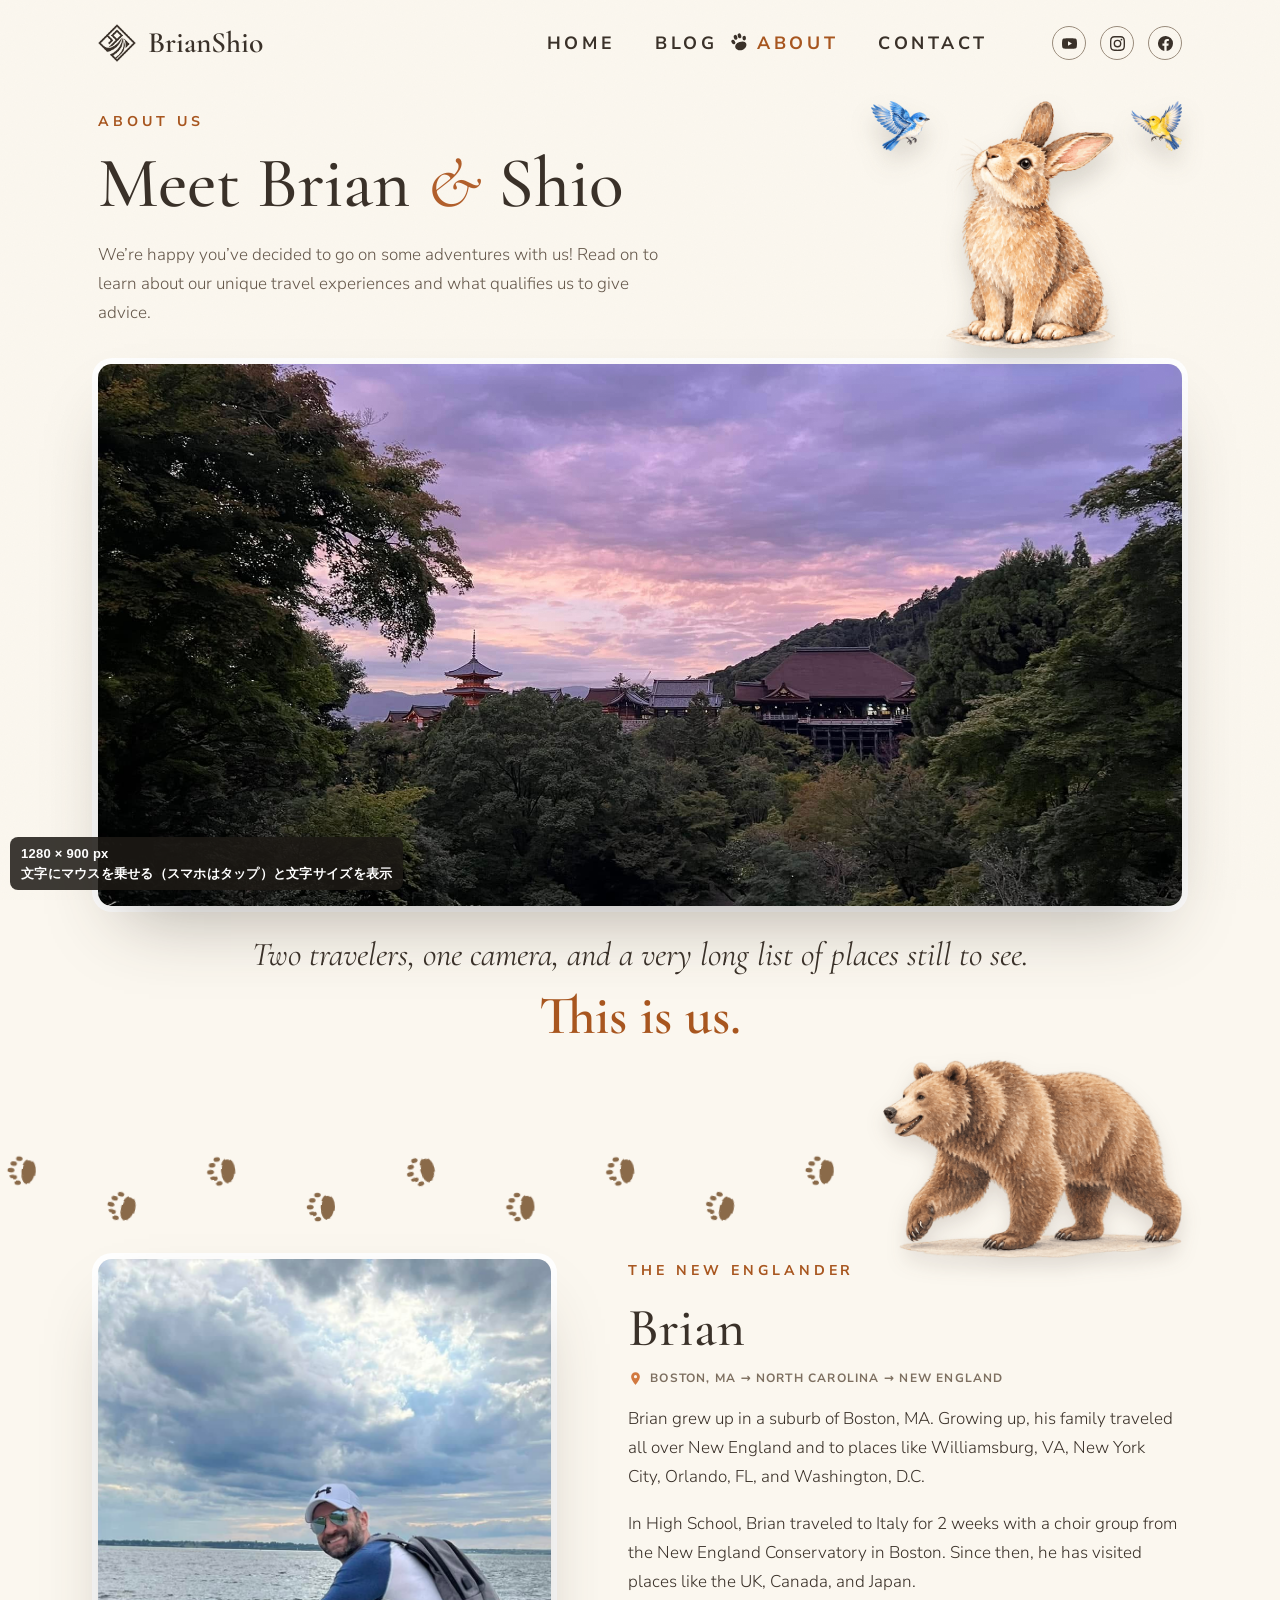
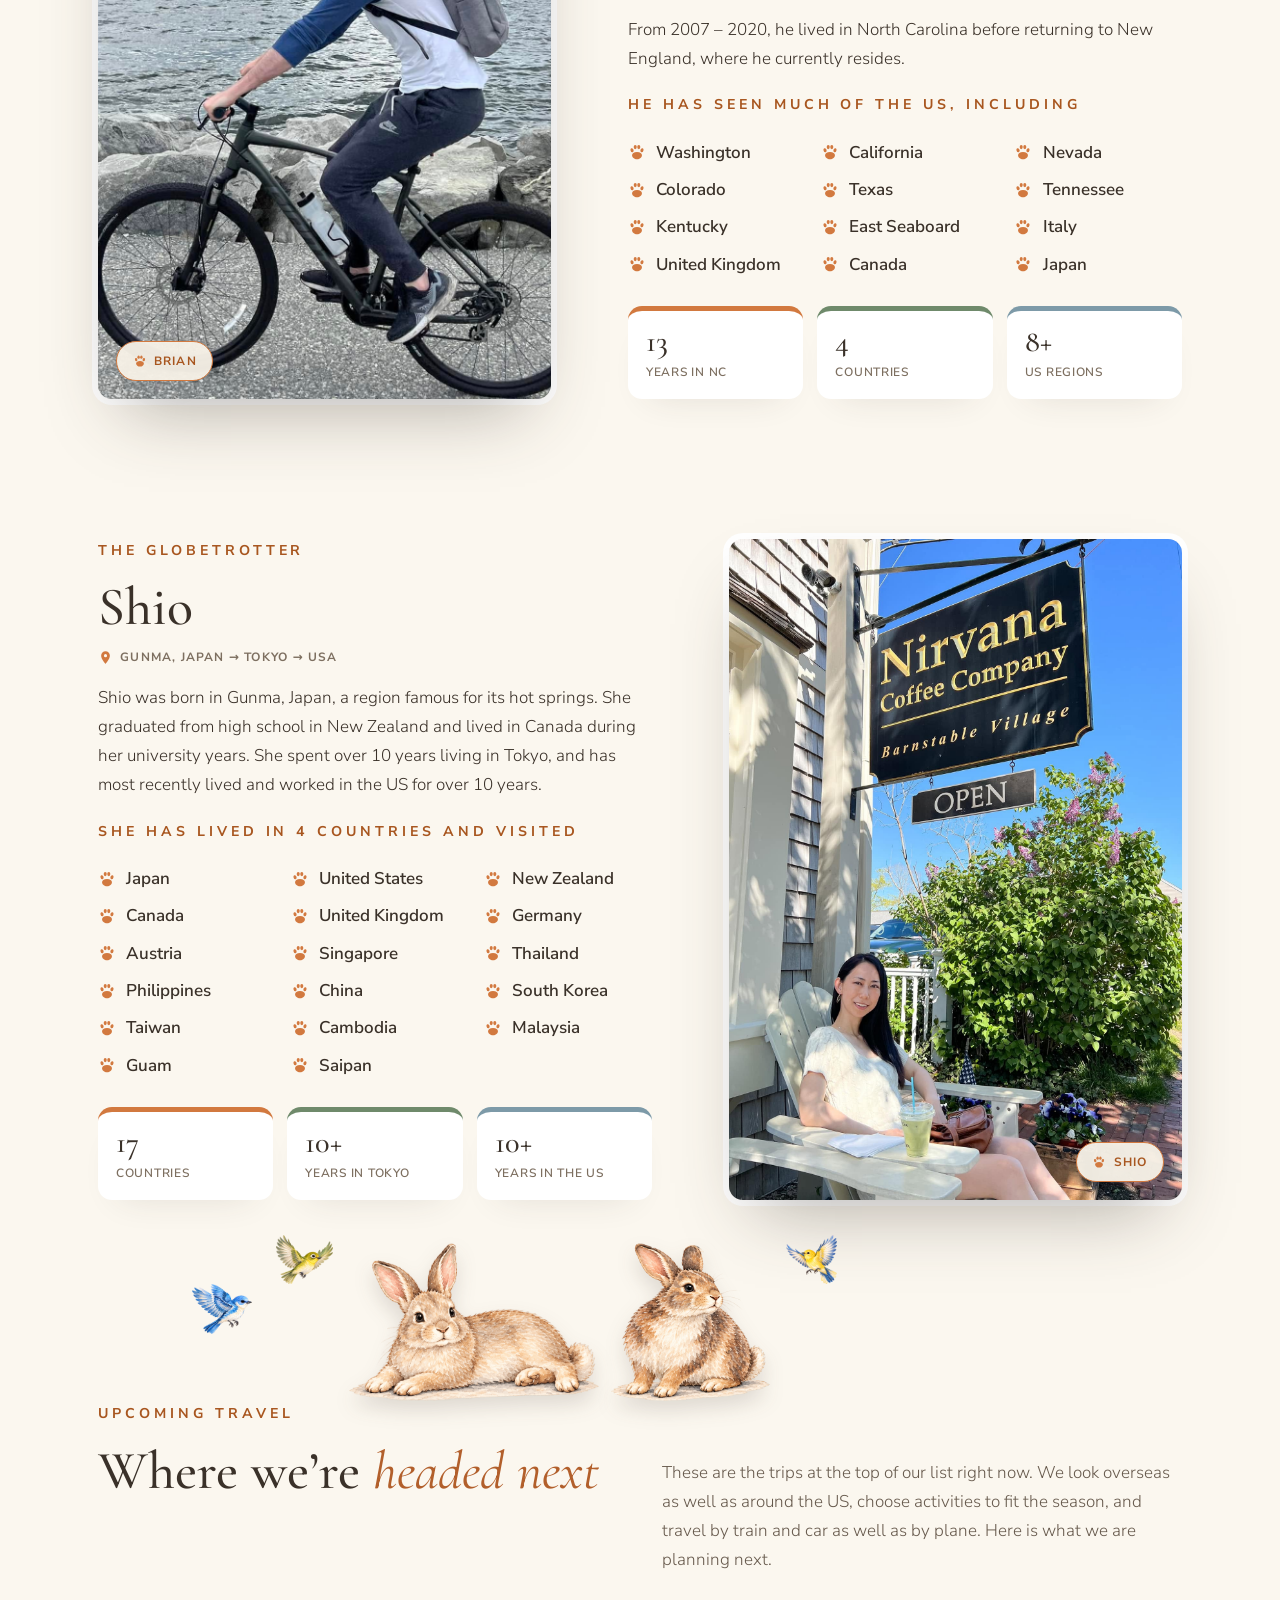
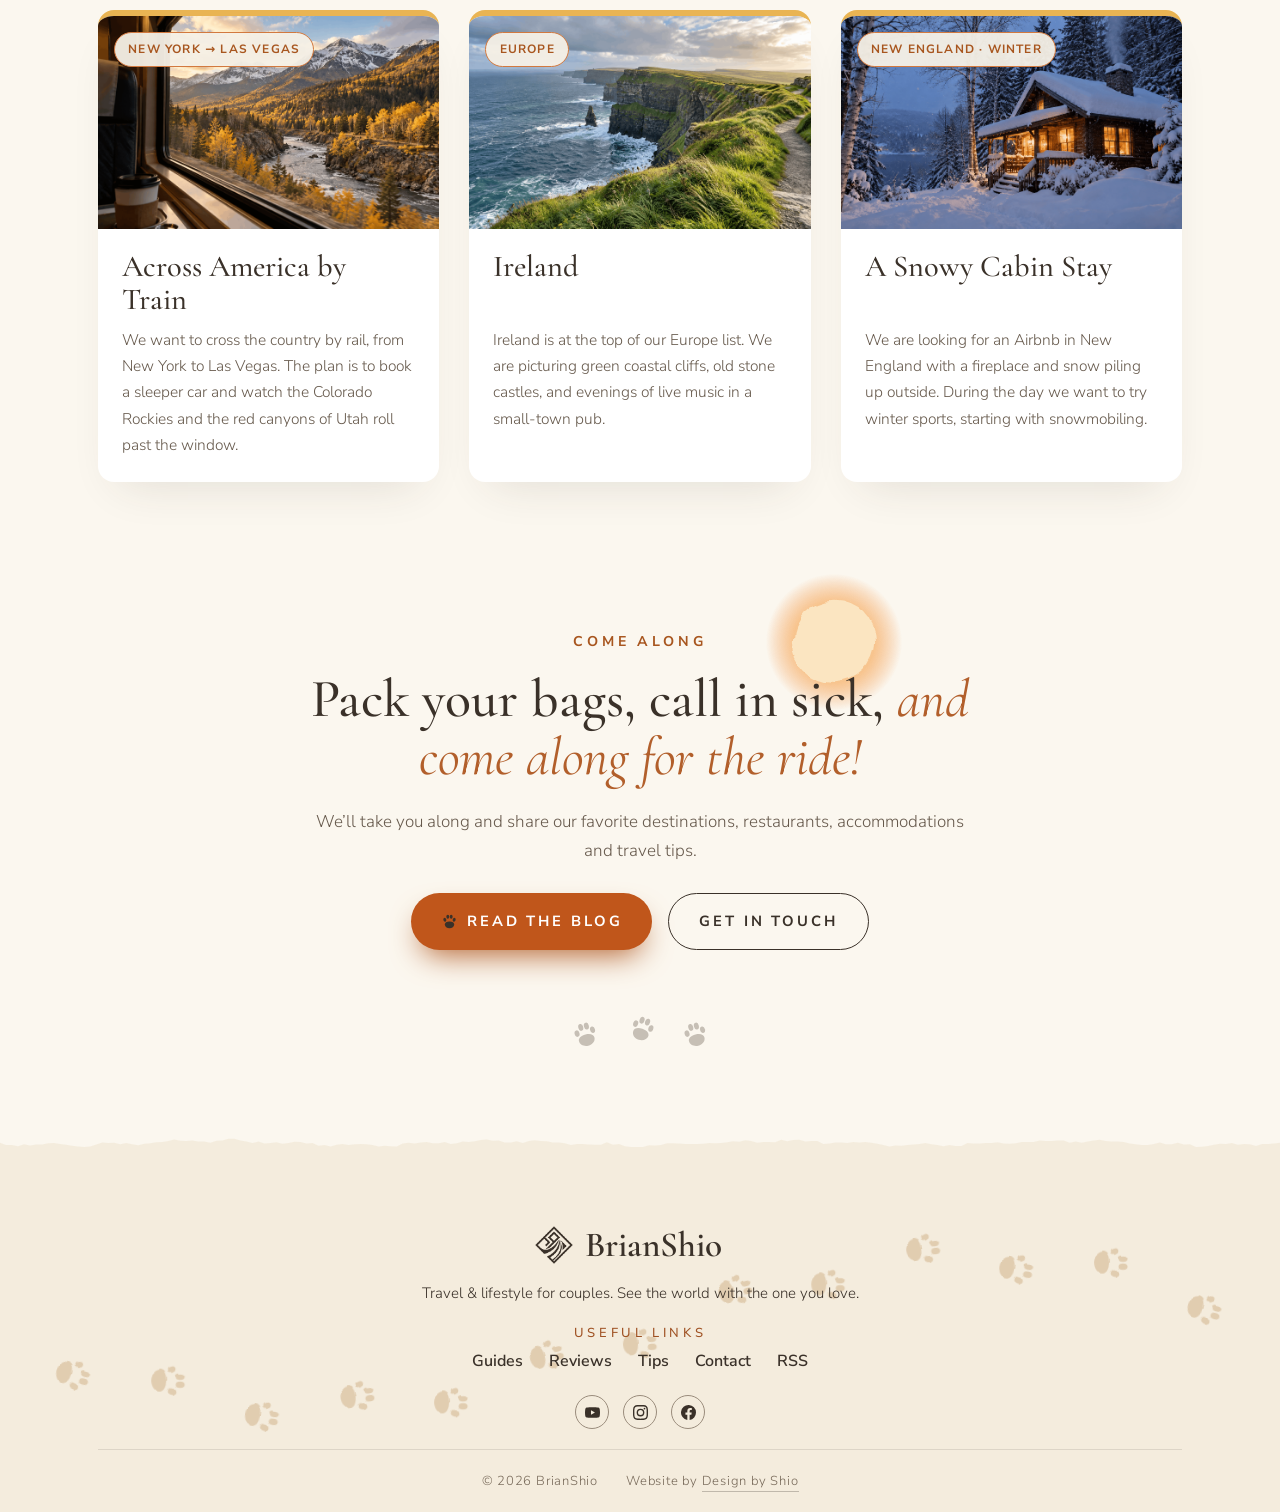
==== commit 4782fd6e: "About: Shio's bio rewritten as one paragraph with the same structure as Brian's (list heading added)" ====
--- a/about.html
+++ b/about.html
@@ -848,6 +848,10 @@
 .ab-rabbit2 img{display:block;width:auto;filter:drop-shadow(0 10px 10px rgba(58,49,41,.15))}
 .ab-rbird img{display:block;width:auto;height:40px}   /* yellow bird on the rabbit's left; sized like the birds at the top of the page */
 .ab-rabbit img{display:block;width:auto;filter:drop-shadow(0 10px 10px rgba(58,49,41,.15))}   /* 03r facing left (as drawn), 04r on its right; placed by the same rules as the bear */
+/* WordPress: this page's CSS loads after the shared header CSS (header-bs.php). Two blog-heading rules there must not apply here:
+   the blog title is kept on one line and its second wolf is nudged sideways at some widths; here the art is placed by the script below. */
+.ab-head h1{white-space:normal}
+.ab-art img:last-child{translate:none}
 </style>
 
 </head>
@@ -1052,9 +1056,9 @@
         <div class="eyebrow">The globetrotter</div>
         <h2>Shio</h2>
         <div class="from"><svg viewBox="0 0 24 24"><path d="M12 2a7 7 0 0 0-7 7c0 5.2 7 13 7 13s7-7.8 7-13a7 7 0 0 0-7-7zm0 9.5a2.5 2.5 0 1 1 0-5 2.5 2.5 0 0 1 0 5z"/></svg>Gunma, Japan → Tokyo → USA</div>
-        <p>Shio was born in Gunma, Japan, famous for its hot springs, and lived in Tokyo for over 10 years. She has an impressive travel resume, which includes:</p>
+        <p>Shio was born in Gunma, Japan, a region famous for its hot springs. She graduated from high school in New Zealand and lived in Canada during her university years. She spent over 10 years living in Tokyo, and has most recently lived and worked in the US for over 10 years.</p>
+        <div class="ab-list-t">She has lived in 4 countries and visited</div>
         <ul class="ab-chips"><li><svg viewBox="0 0 40 40"><use href="#pawIconOrange"/></svg>Japan</li><li><svg viewBox="0 0 40 40"><use href="#pawIconOrange"/></svg>United States</li><li><svg viewBox="0 0 40 40"><use href="#pawIconOrange"/></svg>New Zealand</li><li><svg viewBox="0 0 40 40"><use href="#pawIconOrange"/></svg>Canada</li><li><svg viewBox="0 0 40 40"><use href="#pawIconOrange"/></svg>United Kingdom</li><li><svg viewBox="0 0 40 40"><use href="#pawIconOrange"/></svg>Germany</li><li><svg viewBox="0 0 40 40"><use href="#pawIconOrange"/></svg>Austria</li><li><svg viewBox="0 0 40 40"><use href="#pawIconOrange"/></svg>Singapore</li><li><svg viewBox="0 0 40 40"><use href="#pawIconOrange"/></svg>Thailand</li><li><svg viewBox="0 0 40 40"><use href="#pawIconOrange"/></svg>Philippines</li><li><svg viewBox="0 0 40 40"><use href="#pawIconOrange"/></svg>China</li><li><svg viewBox="0 0 40 40"><use href="#pawIconOrange"/></svg>South Korea</li><li><svg viewBox="0 0 40 40"><use href="#pawIconOrange"/></svg>Taiwan</li><li><svg viewBox="0 0 40 40"><use href="#pawIconOrange"/></svg>Cambodia</li><li><svg viewBox="0 0 40 40"><use href="#pawIconOrange"/></svg>Malaysia</li><li><svg viewBox="0 0 40 40"><use href="#pawIconOrange"/></svg>Guam</li><li><svg viewBox="0 0 40 40"><use href="#pawIconOrange"/></svg>Saipan</li></ul>
-        <p>Shio has most recently lived and worked in the US for over 10 years.</p>
         <div class="ab-stats">
           <div class="ab-stat" style="--c:var(--accent)"><b>17</b><span>countries</span></div>
           <div class="ab-stat" style="--c:#6f8a6b"><b>10+</b><span>years in Tokyo</span></div>
